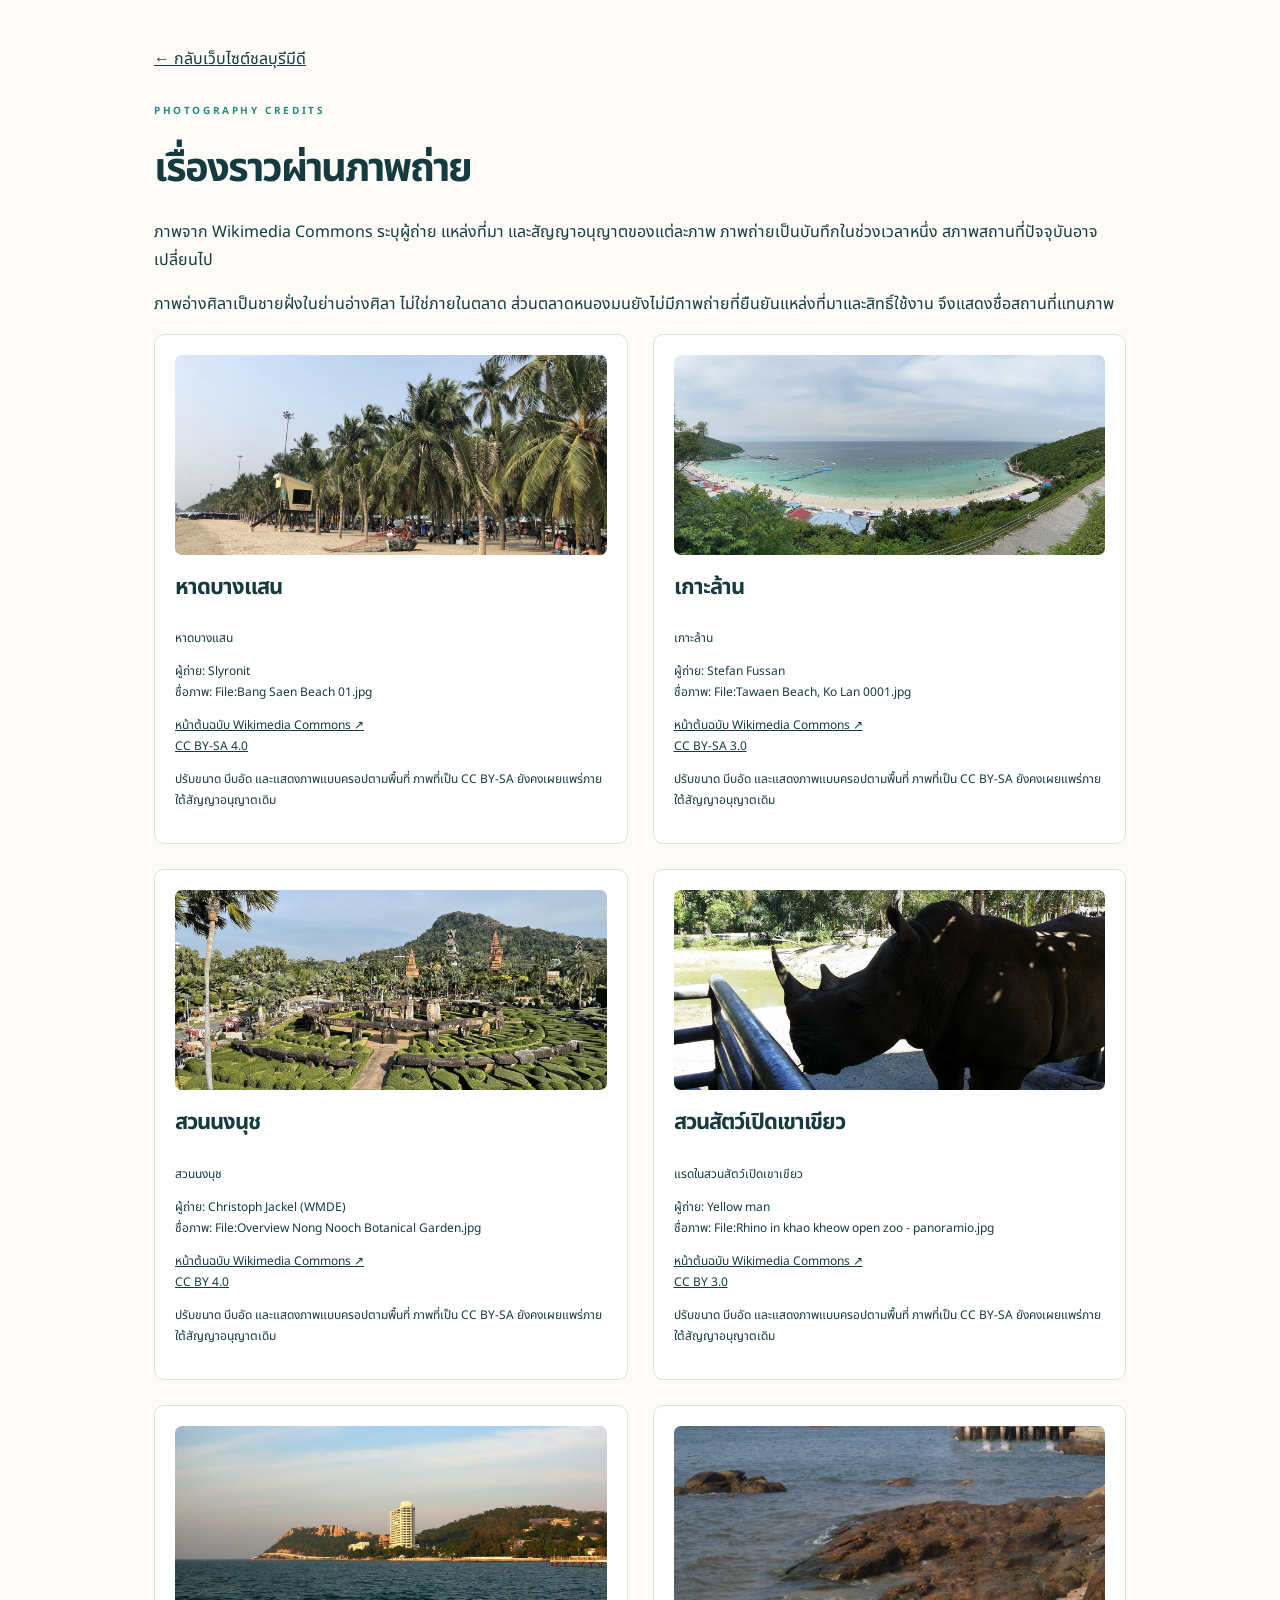
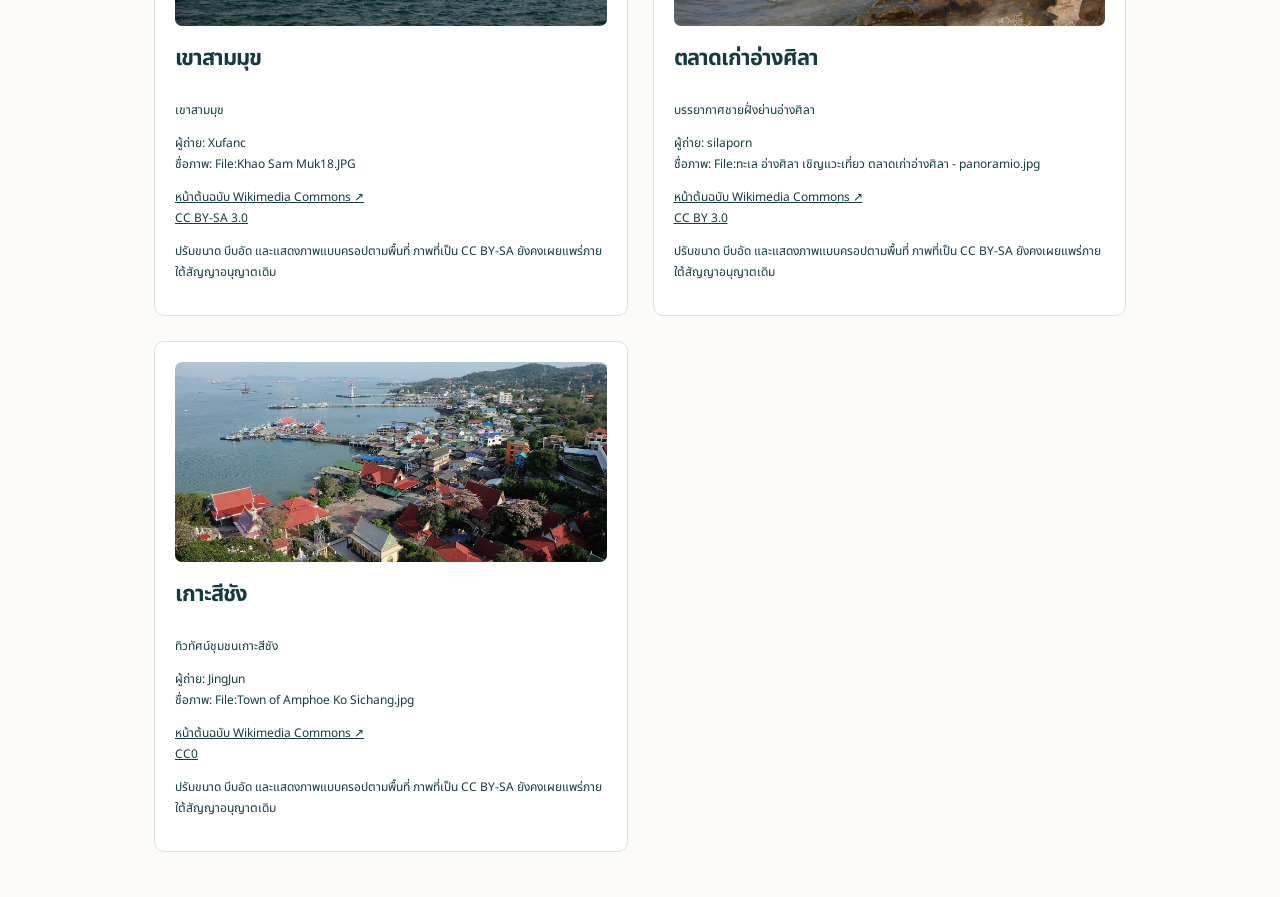
==== credits.html @ 001562fa "Add files via upload" ====
<!doctype html><html lang="th"><head><meta charset="utf-8"><meta name="viewport" content="width=device-width,initial-scale=1"><title>เครดิตภาพ • ชลบุรีมีดี</title><link rel="stylesheet" href="assets/style.css"></head><body><main class="credits"><a href="index.html">← กลับเว็บไซต์ชลบุรีมีดี</a><p class="eyebrow" style="margin-top:30px">PHOTOGRAPHY CREDITS</p><h1 style="font-size:40px">เรื่องราวผ่านภาพถ่าย</h1><p>ภาพจาก Wikimedia Commons ระบุผู้ถ่าย แหล่งที่มา และสัญญาอนุญาตของแต่ละภาพ ภาพถ่ายเป็นบันทึกในช่วงเวลาหนึ่ง สภาพสถานที่ปัจจุบันอาจเปลี่ยนไป</p><p>ภาพอ่างศิลาเป็นชายฝั่งในย่านอ่างศิลา ไม่ใช่ภายในตลาด ส่วนตลาดหนองมนยังไม่มีภาพถ่ายที่ยืนยันแหล่งที่มาและสิทธิ์ใช้งาน จึงแสดงชื่อสถานที่แทนภาพ</p><div class="credit-list"><article class="credit-item"><img src="assets/images/bangsaen.jpg" alt="หาดบางแสน" loading="lazy"><h2>หาดบางแสน</h2><p>หาดบางแสน</p><p>ผู้ถ่าย: Slyronit<br>ชื่อภาพ: File:Bang Saen Beach 01.jpg</p><p><a href="https://commons.wikimedia.org/wiki/File:Bang_Saen_Beach_01.jpg" target="_blank" rel="noopener">หน้าต้นฉบับ Wikimedia Commons ↗</a><br><a href="https://creativecommons.org/licenses/by-sa/4.0" target="_blank" rel="noopener">CC BY-SA 4.0</a></p><p>ปรับขนาด บีบอัด และแสดงภาพแบบครอปตามพื้นที่ ภาพที่เป็น CC BY-SA ยังคงเผยแพร่ภายใต้สัญญาอนุญาตเดิม</p></article><article class="credit-item"><img src="assets/images/kohlarn.jpg" alt="เกาะล้าน" loading="lazy"><h2>เกาะล้าน</h2><p>เกาะล้าน</p><p>ผู้ถ่าย: Stefan Fussan<br>ชื่อภาพ: File:Tawaen Beach, Ko Lan 0001.jpg</p><p><a href="https://commons.wikimedia.org/wiki/File:Tawaen_Beach,_Ko_Lan_0001.jpg" target="_blank" rel="noopener">หน้าต้นฉบับ Wikimedia Commons ↗</a><br><a href="https://creativecommons.org/licenses/by-sa/3.0" target="_blank" rel="noopener">CC BY-SA 3.0</a></p><p>ปรับขนาด บีบอัด และแสดงภาพแบบครอปตามพื้นที่ ภาพที่เป็น CC BY-SA ยังคงเผยแพร่ภายใต้สัญญาอนุญาตเดิม</p></article><article class="credit-item"><img src="assets/images/nongnooch.jpg" alt="สวนนงนุช" loading="lazy"><h2>สวนนงนุช</h2><p>สวนนงนุช</p><p>ผู้ถ่าย: Christoph Jackel (WMDE)<br>ชื่อภาพ: File:Overview Nong Nooch Botanical Garden.jpg</p><p><a href="https://commons.wikimedia.org/wiki/File:Overview_Nong_Nooch_Botanical_Garden.jpg" target="_blank" rel="noopener">หน้าต้นฉบับ Wikimedia Commons ↗</a><br><a href="https://creativecommons.org/licenses/by/4.0" target="_blank" rel="noopener">CC BY 4.0</a></p><p>ปรับขนาด บีบอัด และแสดงภาพแบบครอปตามพื้นที่ ภาพที่เป็น CC BY-SA ยังคงเผยแพร่ภายใต้สัญญาอนุญาตเดิม</p></article><article class="credit-item"><img src="assets/images/khaokheow.jpg" alt="แรดในสวนสัตว์เปิดเขาเขียว" loading="lazy"><h2>สวนสัตว์เปิดเขาเขียว</h2><p>แรดในสวนสัตว์เปิดเขาเขียว</p><p>ผู้ถ่าย: Yellow man<br>ชื่อภาพ: File:Rhino in khao kheow open zoo - panoramio.jpg</p><p><a href="https://commons.wikimedia.org/wiki/File:Rhino_in_khao_kheow_open_zoo_-_panoramio.jpg" target="_blank" rel="noopener">หน้าต้นฉบับ Wikimedia Commons ↗</a><br><a href="https://creativecommons.org/licenses/by/3.0" target="_blank" rel="noopener">CC BY 3.0</a></p><p>ปรับขนาด บีบอัด และแสดงภาพแบบครอปตามพื้นที่ ภาพที่เป็น CC BY-SA ยังคงเผยแพร่ภายใต้สัญญาอนุญาตเดิม</p></article><article class="credit-item"><img src="assets/images/sammuk.jpg" alt="เขาสามมุข" loading="lazy"><h2>เขาสามมุข</h2><p>เขาสามมุข</p><p>ผู้ถ่าย: Xufanc<br>ชื่อภาพ: File:Khao Sam Muk18.JPG</p><p><a href="https://commons.wikimedia.org/wiki/File:Khao_Sam_Muk18.JPG" target="_blank" rel="noopener">หน้าต้นฉบับ Wikimedia Commons ↗</a><br><a href="https://creativecommons.org/licenses/by-sa/3.0" target="_blank" rel="noopener">CC BY-SA 3.0</a></p><p>ปรับขนาด บีบอัด และแสดงภาพแบบครอปตามพื้นที่ ภาพที่เป็น CC BY-SA ยังคงเผยแพร่ภายใต้สัญญาอนุญาตเดิม</p></article><article class="credit-item"><img src="assets/images/ang-sila.jpg" alt="บรรยากาศชายฝั่งย่านอ่างศิลา" loading="lazy"><h2>ตลาดเก่าอ่างศิลา</h2><p>บรรยากาศชายฝั่งย่านอ่างศิลา</p><p>ผู้ถ่าย: silaporn<br>ชื่อภาพ: File:ทะเล อ่างศิลา เชิญแวะเที่ยว ตลาดเก่าอ่างศิลา - panoramio.jpg</p><p><a href="https://commons.wikimedia.org/wiki/File:%E0%B8%97%E0%B8%B0%E0%B9%80%E0%B8%A5_%E0%B8%AD%E0%B9%88%E0%B8%B2%E0%B8%87%E0%B8%A8%E0%B8%B4%E0%B8%A5%E0%B8%B2_%E0%B9%80%E0%B8%8A%E0%B8%B4%E0%B8%8D%E0%B9%81%E0%B8%A7%E0%B8%B0%E0%B9%80%E0%B8%97%E0%B8%B5%E0%B9%88%E0%B8%A2%E0%B8%A7_%E0%B8%95%E0%B8%A5%E0%B8%B2%E0%B8%94%E0%B9%80%E0%B8%81%E0%B9%88%E0%B8%B2%E0%B8%AD%E0%B9%88%E0%B8%B2%E0%B8%87%E0%B8%A8%E0%B8%B4%E0%B8%A5%E0%B8%B2_-_panoramio.jpg" target="_blank" rel="noopener">หน้าต้นฉบับ Wikimedia Commons ↗</a><br><a href="https://creativecommons.org/licenses/by/3.0" target="_blank" rel="noopener">CC BY 3.0</a></p><p>ปรับขนาด บีบอัด และแสดงภาพแบบครอปตามพื้นที่ ภาพที่เป็น CC BY-SA ยังคงเผยแพร่ภายใต้สัญญาอนุญาตเดิม</p></article><article class="credit-item"><img src="assets/images/sichang.jpg" alt="ทิวทัศน์ชุมชนเกาะสีชัง" loading="lazy"><h2>เกาะสีชัง</h2><p>ทิวทัศน์ชุมชนเกาะสีชัง</p><p>ผู้ถ่าย: JingJun<br>ชื่อภาพ: File:Town of Amphoe Ko Sichang.jpg</p><p><a href="https://commons.wikimedia.org/wiki/File:Town_of_Amphoe_Ko_Sichang.jpg" target="_blank" rel="noopener">หน้าต้นฉบับ Wikimedia Commons ↗</a><br><a href="https://creativecommons.org/publicdomain/zero/1.0/deed.en" target="_blank" rel="noopener">CC0</a></p><p>ปรับขนาด บีบอัด และแสดงภาพแบบครอปตามพื้นที่ ภาพที่เป็น CC BY-SA ยังคงเผยแพร่ภายใต้สัญญาอนุญาตเดิม</p></article></div></main></body></html>
---- assets/style.css ----
@import url('https://fonts.googleapis.com/css2?family=Noto+Sans+Thai:wght@400;500;600;700;800&display=swap');
*{box-sizing:border-box}html{scroll-behavior:smooth;scroll-padding-top:100px}body{margin:0;background:#fcfbf7;color:#153b40;font-family:'Noto Sans Thai',Tahoma,sans-serif;line-height:1.75}a{color:inherit}button,input,select,textarea{font:inherit}button,a,input,select,textarea{touch-action:manipulation}button,.button{cursor:pointer}button:focus-visible,a:focus-visible,input:focus-visible,select:focus-visible{outline:3px solid #db9b42;outline-offset:4px}header{height:96px;display:flex;justify-content:space-between;align-items:center;padding:20px 6%;background:#fcfbf7}.brand{text-decoration:none;font-size:26px;font-weight:800;line-height:1.2;letter-spacing:-1px}.brand span{color:#177f79}.brand small{display:block;font-size:8px;letter-spacing:3.2px;margin-top:8px}nav{display:flex;align-items:center;gap:29px;font-size:13px}nav a{text-decoration:none}.nav-cta{border:1px solid #afc2b7;border-radius:30px;padding:10px 18px}.hero{position:relative;min-height:690px;margin:0 22px;overflow:hidden;border-radius:22px;background:#174d59;color:white}.hero-background{position:absolute;inset:0;width:100%;height:100%;object-fit:cover;object-position:center 55%}.hero-shade{position:absolute;inset:0;background:linear-gradient(90deg,#092e43d9 0%,#123e4980 48%,#0e455526 100%),linear-gradient(0deg,#103a4670,transparent 50%)}.hero-copy{position:relative;padding:82px 6% 95px;max-width:780px}.eyebrow{font-size:10px;letter-spacing:2.6px;font-weight:700;color:#268b80;margin:0 0 16px}.hero .eyebrow{color:#e1e4ce}h1{font-size:clamp(44px,5.2vw,76px);line-height:1.25;letter-spacing:-2px;margin:23px 0 24px;font-weight:700}h1 span{color:#f3d59b;display:block}.hero-copy>p:not(.eyebrow){font-size:17px;color:#eef5ed;line-height:1.9}.hero-cta{display:flex;align-items:center;gap:27px;margin-top:30px}.button{display:inline-flex;align-items:center;justify-content:center;gap:24px;background:#ecd5a6;color:#183e41;padding:15px 22px;text-decoration:none;border:0;border-radius:7px;font-weight:600;font-size:14px}.button span{font-size:22px}.text-link{font-size:13px;text-decoration:none;border-bottom:1px solid #d4dccc;padding:5px 0}.hero-note{display:flex;gap:20px;font-size:10px;margin-top:50px;color:#e1e9dc}.hero-note span+span{border-left:1px solid #d3e2dd75;padding-left:20px}.hero-location{position:absolute;right:38px;bottom:46px;text-align:right;display:flex;flex-direction:column;font-size:12px;gap:5px}.hero-location>span{font-size:8px;letter-spacing:2px}.hero-location strong{font-size:18px}.hero-location a{font-size:10px;color:#e0e8da}.hero-index{position:absolute;top:30px;right:35px;display:flex;align-items:center;gap:12px;letter-spacing:2px;font-size:9px}.hero-index i{display:block;width:45px;height:1px;background:white}.intro-strip{padding:29px 6%;display:flex;align-items:center;justify-content:space-between;border-bottom:1px solid #dce1d7;font-size:13px}.intro-strip>span{font-weight:700}.intro-strip p{color:#7d8981;margin:0}.intro-strip a{text-decoration:none;font-size:11px}.section{padding:75px 6%;max-width:1500px;margin:auto}h2{font-size:34px;line-height:1.45;margin:8px 0 25px;letter-spacing:-1px}h2 em{font-style:normal;font-weight:400;color:#68837b}.section-title{display:flex;justify-content:space-between;align-items:end;gap:20px}.section-title>p,.muted{color:#7b8982;font-size:12px}.section-title>p{margin-bottom:29px}.highlight-grid{display:grid;grid-template-columns:1.25fr 1fr 1fr;gap:18px}.feature{position:relative;min-height:345px;display:block;border-radius:12px;overflow:hidden;color:white}.feature img{position:absolute;width:100%;height:100%;object-fit:cover;transition:transform .5s}.feature:after{content:'';position:absolute;inset:0;background:linear-gradient(0deg,#0c313de0,transparent 80%)}.feature:hover img{transform:scale(1.05)}.feature>div{position:absolute;bottom:25px;left:25px;z-index:1}.feature span{font-size:8px;letter-spacing:2px;color:#ede5cc}.feature h3{font-size:23px;margin:11px 0 2px;font-weight:600}.feature p{font-size:11px;margin:0;color:#e2e9dd}.feature>b{position:absolute;bottom:28px;right:20px;z-index:1;border:1px solid #ffffff7a;width:32px;height:32px;text-align:center;border-radius:50%;font-weight:400}.highlights{padding-bottom:35px}#explore{padding-top:45px}.search-row{display:flex;align-items:center;gap:13px;padding:15px;background:white;border:1px solid #e3e6dd;border-radius:12px;margin-top:5px;box-shadow:0 8px 25px #1c4f3d05}.search{display:flex;align-items:center;gap:12px;flex:1;padding:3px 10px;color:#3f7f77;font-size:25px}.search input{width:100%;border:0;outline:0;background:none;font-size:13px;color:#234b4a}.search-row>label:not(.search){font-size:11px;color:#758078;display:flex;align-items:center;gap:10px}select,button{padding:10px 14px;border:1px solid #d9e2d9;border-radius:7px;color:#30594e;background:#fff;font-size:12px}select{max-width:210px}.chips{display:flex;gap:9px;flex-wrap:wrap;margin:23px 0 17px}.chips button{border-radius:30px;padding:9px 18px;background:transparent}.chips button[aria-pressed=true],#saved[aria-pressed=true]{background:#1c635c;color:#fff;border-color:#1c635c}.cards{display:grid;grid-template-columns:repeat(3,1fr);gap:25px}.card{background:white;border:1px solid #e2e7dd;border-radius:12px;overflow:hidden;transition:box-shadow .25s,transform .25s}.card:hover{transform:translateY(-5px);box-shadow:0 16px 35px #144f3b12}.thumb{height:235px;position:relative;background:linear-gradient(140deg,#e2e9e0,#90b6b2);overflow:hidden}.thumb img{width:100%;height:100%;object-fit:cover;transition:transform .6s;display:block}.card:hover .thumb img{transform:scale(1.05)}.thumb small{position:absolute;bottom:8px;left:10px;font-size:8px;background:#102e3bad;color:#fff;padding:2px 7px;border-radius:3px;z-index:2}.card-body{padding:22px 22px 16px}.tag{font-size:10px;color:#358474;background:#edf4ed;padding:5px 9px;border-radius:4px}.card h3{font-size:22px;margin:14px 0 4px;font-weight:600}.card p{font-size:12px;color:#74847c;line-height:1.9}.card-body>p:nth-of-type(2){min-height:46px}.card-actions{display:flex;align-items:center;justify-content:space-between;border-top:1px solid #edf0e8;padding-top:13px;margin-top:19px}.card-actions button{border:0;background:none;padding:2px;color:#29766b;font-weight:600}.card-actions button[data-save]{width:31px;height:31px;border:1px solid #e2e8dc;border-radius:50%;font-size:18px;line-height:1}.card-actions button[aria-pressed=true]{color:#c3674b;background:#fcf2e9}.guide{background:#173f40;color:#f3f1e6;max-width:none;margin-top:40px}.guide .eyebrow{color:#d6c292}.guide h2{font-weight:500}.tips{display:grid;grid-template-columns:repeat(3,1fr);gap:45px;margin-top:32px}.tips article{border-top:1px solid #63837d;padding-top:20px}.tips b{font-size:14px;font-weight:500;color:#e0cb9e}.tips p{font-size:12px;color:#b6cbc0;line-height:2}.about{max-width:850px;text-align:center}.about p{font-size:13px;color:#718078}.about p:last-child{font-size:11px}.about a{color:#2a7c71}footer{display:flex;gap:20px;justify-content:space-between;align-items:center;padding:27px 6%;border-top:1px solid #dce3d9;background:#f1f3eb;color:#617970;font-size:10px}footer strong{font-size:21px;color:#204c49}footer a{text-decoration:none}dialog{border:0;border-radius:17px;padding:35px;max-width:720px;width:93%;max-height:90vh;color:#173e43;background:#fcfbf7}dialog::backdrop{background:#102d34c9;backdrop-filter:blur(5px)}.close{float:right;position:sticky;top:0;z-index:4;border-radius:50%;background:#fff}.detail-map{margin-top:15px}.detail-image{width:100%;max-height:340px;object-fit:cover;border-radius:10px;margin-bottom:20px}.detail-credit{font-size:10px;color:#698177}.empty{grid-column:1/-1;padding:45px;text-align:center;background:#edf1e8;border-radius:10px}.admin{max-width:900px;margin:40px auto;padding:25px}.admin label{display:block;margin:12px 0}.admin input,.admin textarea,.admin select{display:block;width:100%;padding:10px;max-width:none;border:1px solid #b8cbc1;border-radius:6px}.admin textarea{min-height:100px}.admin article{border-bottom:1px solid #ccd7ce;padding:18px 0}.admin fieldset{border:1px solid #cbd7d0;border-radius:10px}#status{white-space:pre-wrap}[hidden]{display:none!important}.credits{max-width:1100px;margin:auto;padding:45px 5%}.credit-list{display:grid;grid-template-columns:repeat(2,1fr);gap:25px}.credit-item{padding:20px;background:white;border:1px solid #dae3d8;border-radius:10px}.credit-item img{width:100%;height:200px;object-fit:cover;border-radius:7px}.credit-item p{font-size:12px}.credit-item h2{font-size:22px}.credits a{overflow-wrap:anywhere}@media(min-width:1600px){.hero{max-width:1500px;margin:auto}}@media(max-width:1000px){header{padding:18px 4%}nav{gap:18px;font-size:11px}.nav-cta{display:none}.hero{min-height:620px}.hero-copy{padding:70px 6%}.hero-location{right:25px;bottom:30px}.highlight-grid{gap:12px}.feature h3{font-size:19px}.cards{grid-template-columns:repeat(2,1fr)}.search-row{flex-wrap:wrap}.search{flex-basis:100%}.intro-strip{gap:20px}.intro-strip p{font-size:11px}.section{padding-left:5%;padding-right:5%}}@media(max-width:600px){header{height:80px;padding:15px 5%}.brand{font-size:23px}nav{gap:13px;font-size:10px}nav a[href='#about']{display:none}.hero{margin:0 10px;border-radius:13px;min-height:655px}.hero-copy{padding:65px 7% 150px}.hero-background{object-position:60% center}.hero-shade{background:linear-gradient(90deg,#092e43d9,#123e496b),linear-gradient(0deg,#103a4680,transparent)}h1{font-size:51px}.hero-copy>p:not(.eyebrow){font-size:14px}.hero-cta{gap:20px;align-items:start;flex-direction:column}.hero-note{margin-top:30px;font-size:8px;gap:10px}.hero-note span+span{padding-left:10px}.hero-location{left:7%;right:auto;bottom:24px;text-align:left}.hero-location strong{font-size:15px}.hero-index{font-size:7px;right:23px;top:24px}.intro-strip{padding:23px 6%;flex-wrap:wrap;gap:4px}.intro-strip p{flex-basis:100%;order:3;font-size:10px}.section{padding:42px 6%}.section-title{display:block}.section-title>p{margin:0 0 20px}h2{font-size:27px}.highlight-grid{grid-template-columns:1fr 1fr}.feature{min-height:235px}.feature-large{grid-column:1/-1;min-height:290px}.feature>div{left:17px;bottom:17px}.feature h3{font-size:17px}.feature p{font-size:9px}.feature>b{display:none}.feature span{font-size:6px}.cards,.tips,.credit-list{grid-template-columns:1fr}.search-row{padding:10px;gap:10px}.search-row>label:not(.search){flex:1}select{max-width:145px}.chips{gap:7px}.chips button{padding:8px 12px;font-size:10px}.thumb{height:240px}.card-body>p:nth-of-type(2){min-height:0}.guide{margin-top:15px}.tips{gap:17px}footer{flex-wrap:wrap;gap:12px}footer strong{flex-basis:100%}dialog{padding:23px}.detail-image{max-height:250px}h2 em{display:block}.hero .eyebrow{font-size:8px}.about p{font-size:12px}}@media(prefers-reduced-motion:reduce){html{scroll-behavior:auto}*{transition:none!important}}

.photo-placeholder{height:100%;padding:35px 24px;display:flex;flex-direction:column;justify-content:center;background:linear-gradient(130deg,#d7e7de,#ede1c5);color:#315f55}.photo-placeholder span{font-size:9px;letter-spacing:3px}.photo-placeholder strong{font-size:25px;margin-top:14px}.photo-placeholder small{position:static;background:none;color:#567d6e;padding:0;margin-top:15px}.detail-credit+span{display:inline-block;margin-top:12px}#detail .thumb{height:300px;border-radius:9px;margin:15px 0}.detail-credit{font-size:10px}#detail h3{font-size:16px}#detail p{font-size:13px}#detail .detail-credit{font-size:10px}

.search-examples{display:flex;align-items:center;gap:8px;flex-wrap:wrap;margin:14px 0}.search-examples>span{font-size:11px;color:#7b8982}.search-examples button{border:0;background:#eef3e9;border-radius:20px;font-size:11px;padding:6px 12px}.search-examples #clear-filters{margin-left:auto;background:transparent;text-decoration:underline;color:#3a7b70}.detail-keywords{border:1px solid #dce5da;border-radius:7px;padding:12px;color:#438071;font-size:11px!important}.photo-placeholder{min-height:235px}
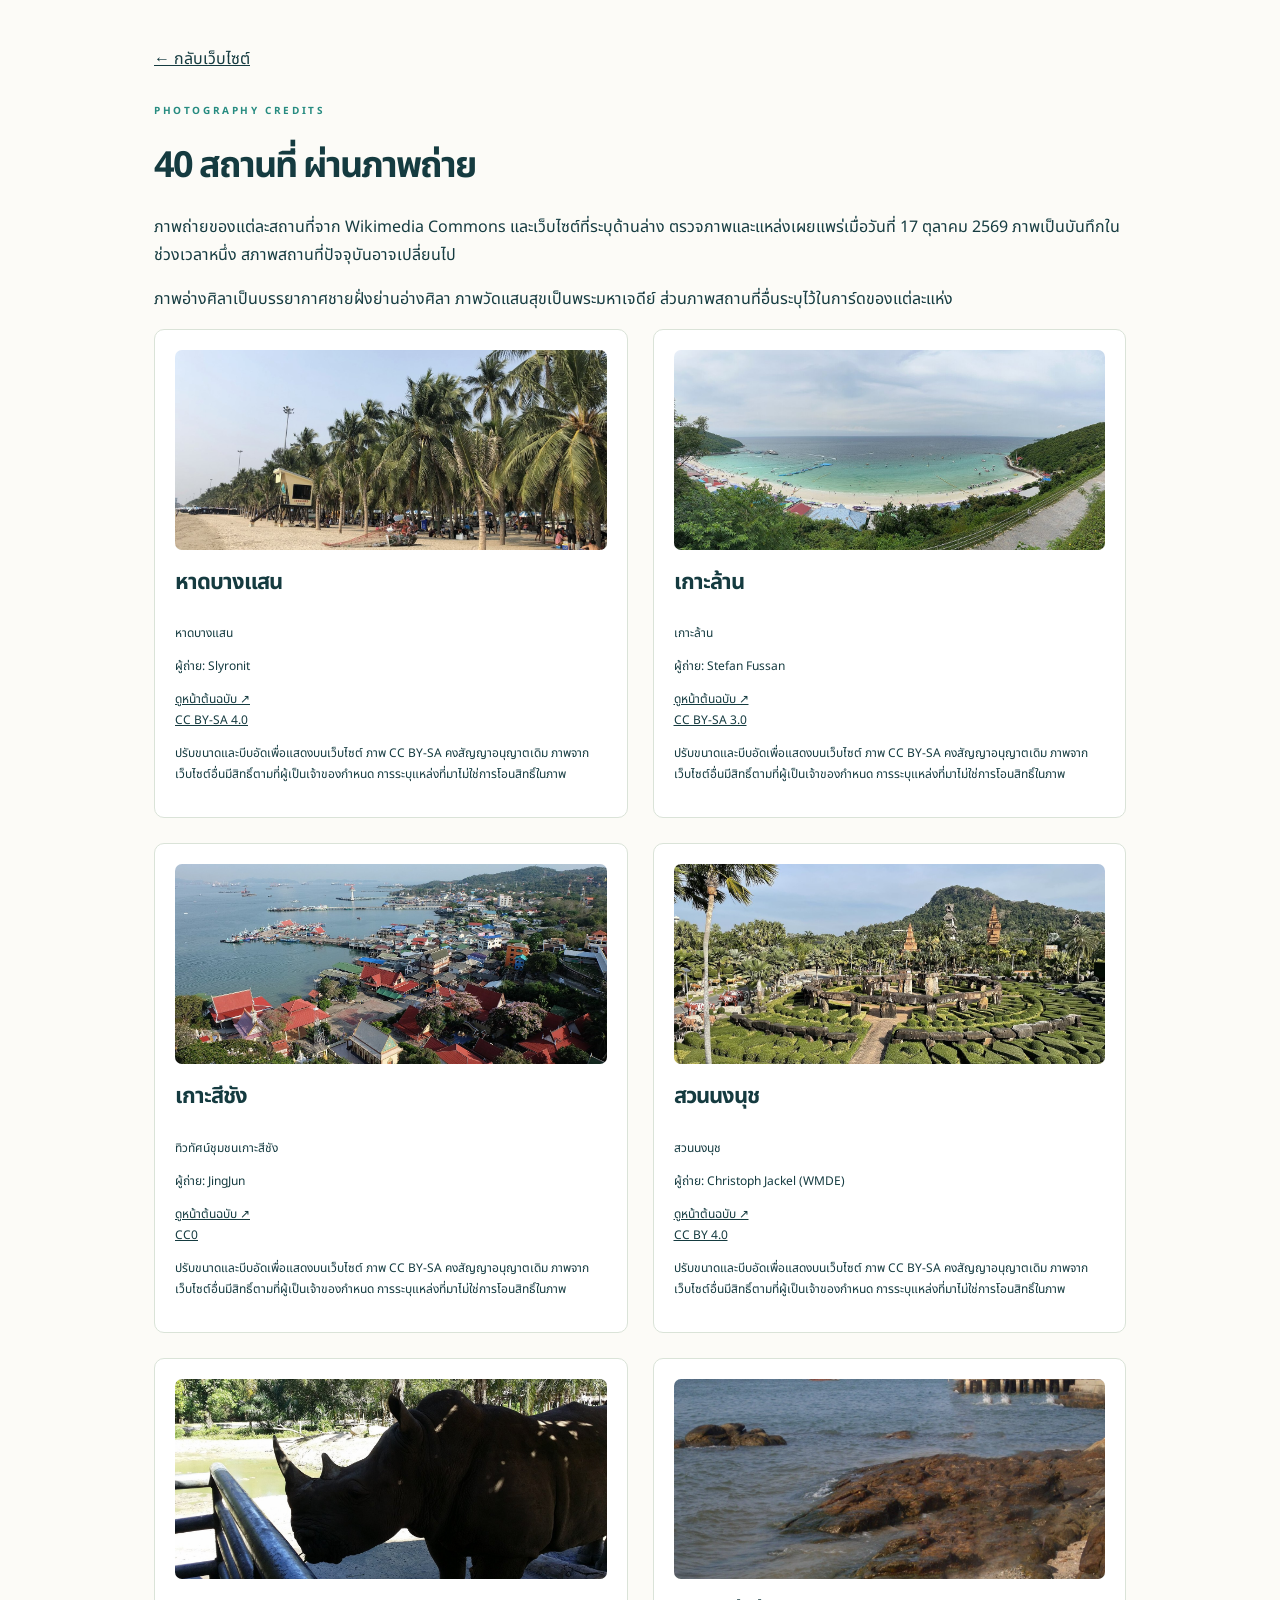
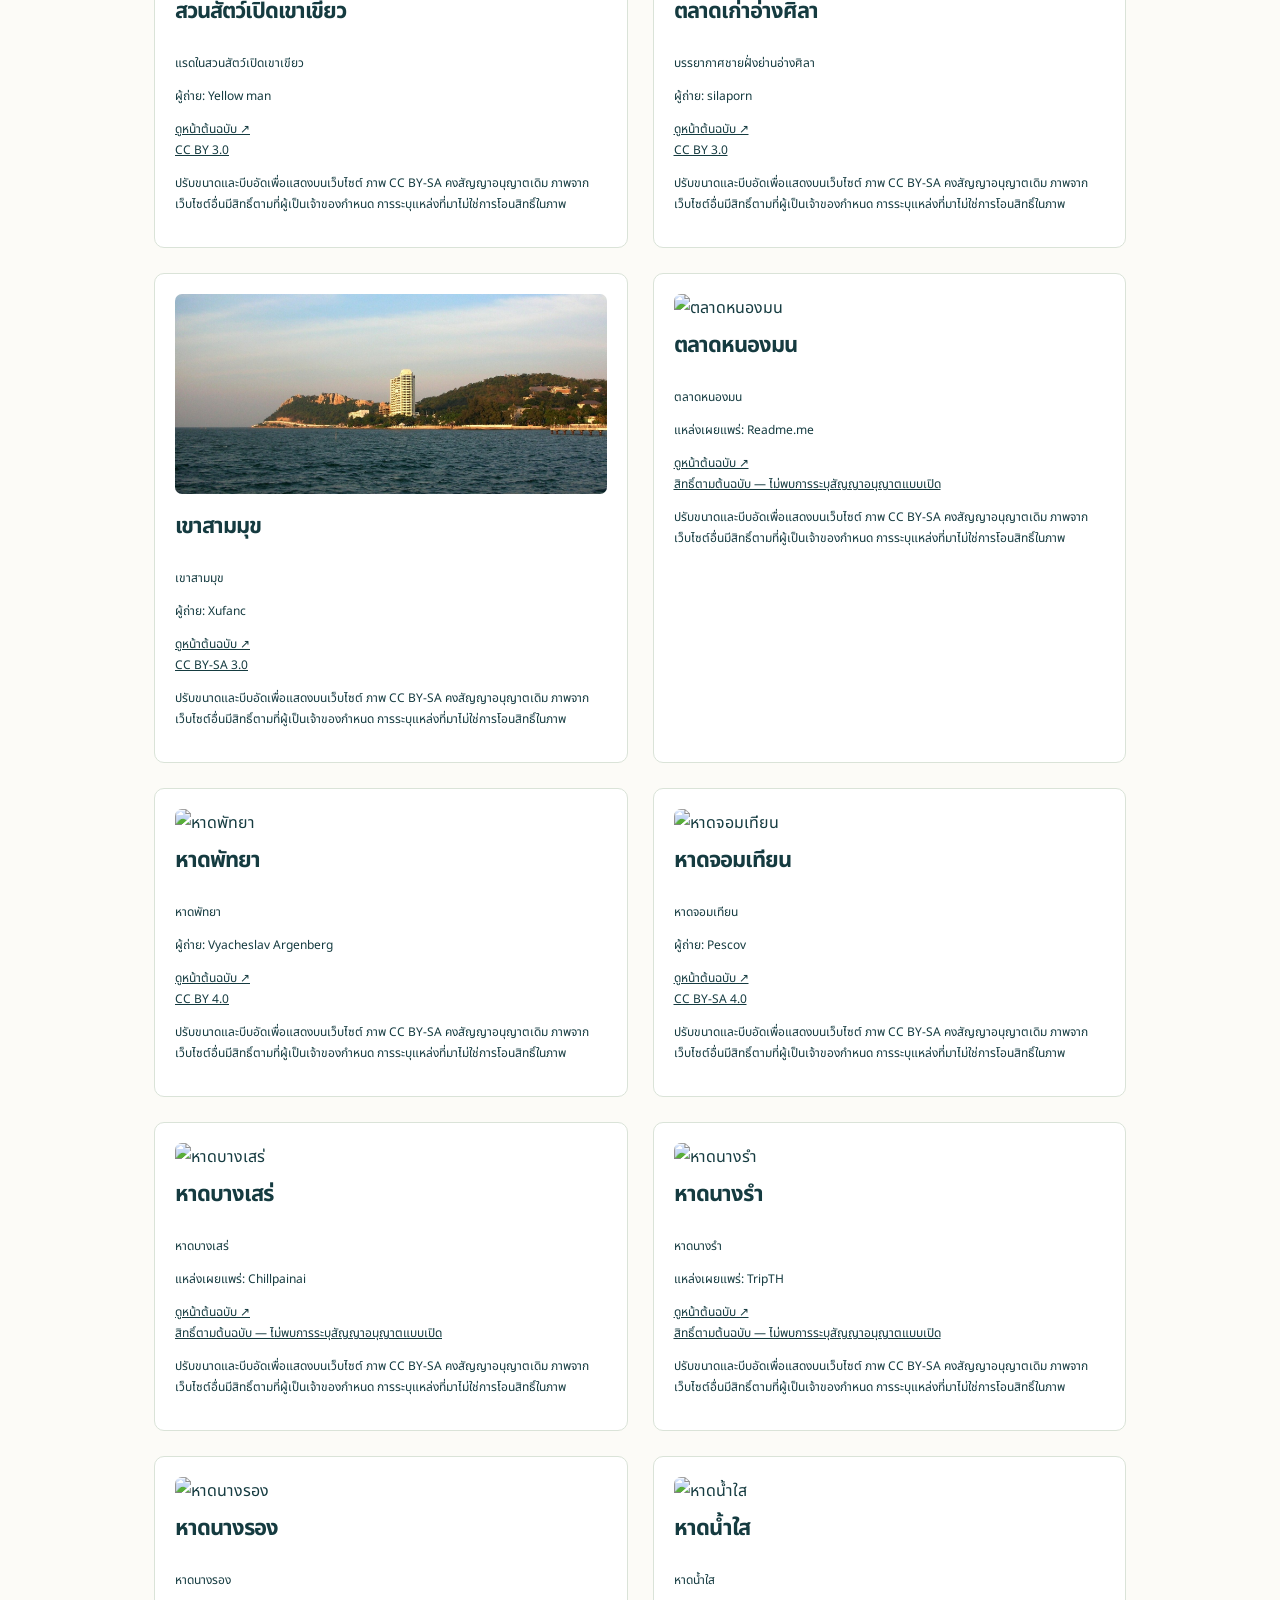
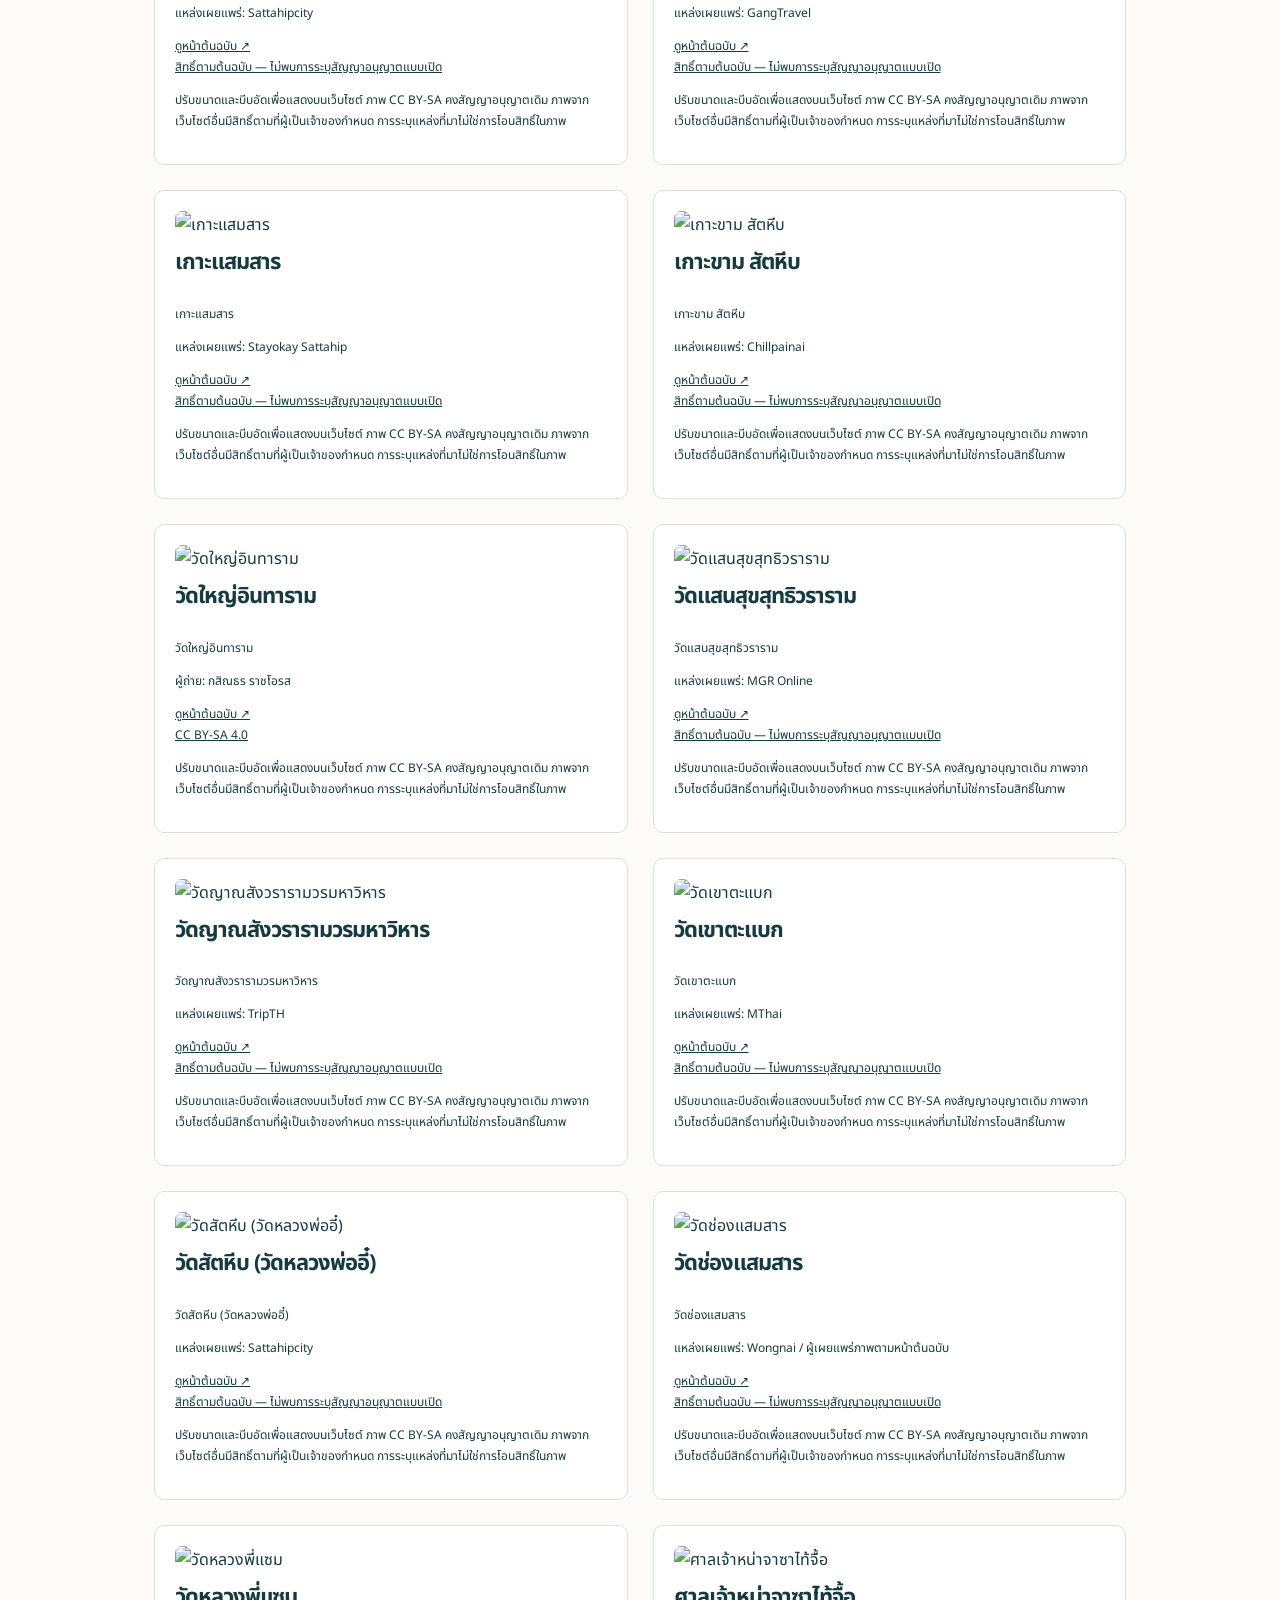
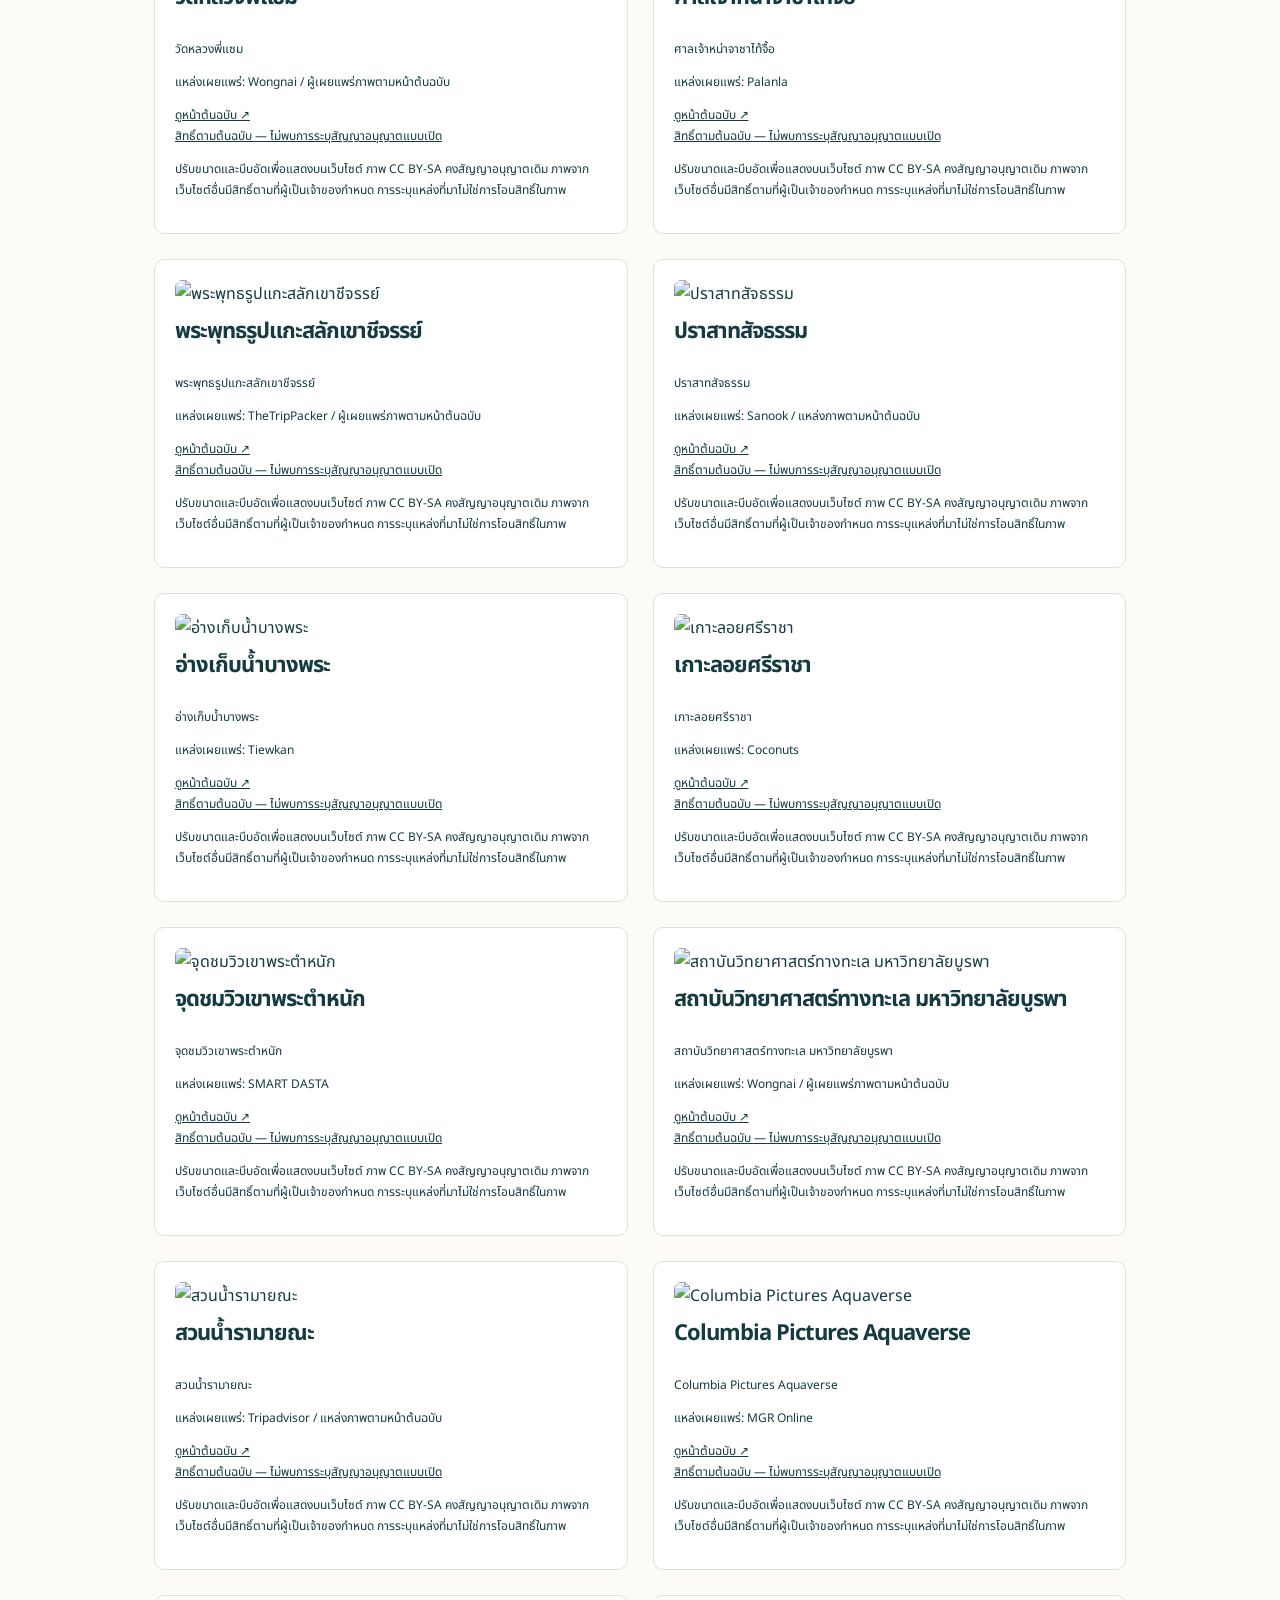
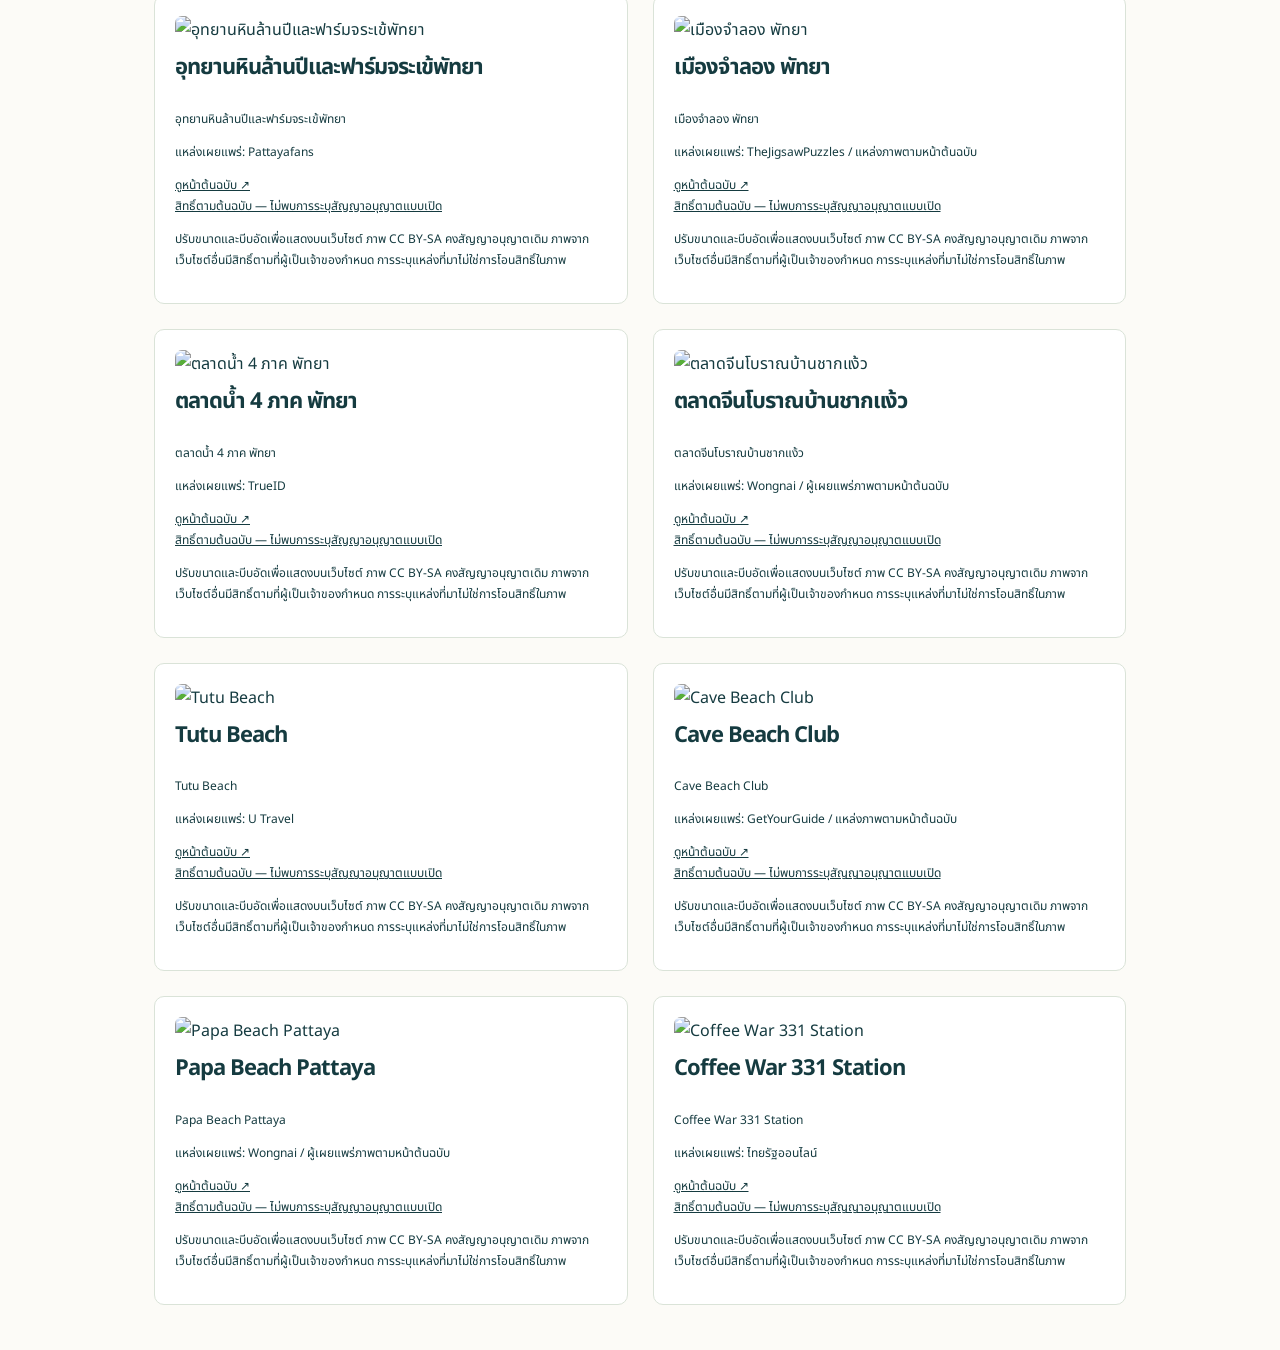
==== commit 86aae2d1: "Add files via upload" ====
--- a/credits.html
+++ b/credits.html
@@ -1 +1 @@
-<!doctype html><html lang="th"><head><meta charset="utf-8"><meta name="viewport" content="width=device-width,initial-scale=1"><title>เครดิตภาพ • ชลบุรีมีดี</title><link rel="stylesheet" href="assets/style.css"></head><body><main class="credits"><a href="index.html">← กลับเว็บไซต์ชลบุรีมีดี</a><p class="eyebrow" style="margin-top:30px">PHOTOGRAPHY CREDITS</p><h1 style="font-size:40px">เรื่องราวผ่านภาพถ่าย</h1><p>ภาพจาก Wikimedia Commons ระบุผู้ถ่าย แหล่งที่มา และสัญญาอนุญาตของแต่ละภาพ ภาพถ่ายเป็นบันทึกในช่วงเวลาหนึ่ง สภาพสถานที่ปัจจุบันอาจเปลี่ยนไป</p><p>ภาพอ่างศิลาเป็นชายฝั่งในย่านอ่างศิลา ไม่ใช่ภายในตลาด ส่วนตลาดหนองมนยังไม่มีภาพถ่ายที่ยืนยันแหล่งที่มาและสิทธิ์ใช้งาน จึงแสดงชื่อสถานที่แทนภาพ</p><div class="credit-list"><article class="credit-item"><img src="assets/images/bangsaen.jpg" alt="หาดบางแสน" loading="lazy"><h2>หาดบางแสน</h2><p>หาดบางแสน</p><p>ผู้ถ่าย: Slyronit<br>ชื่อภาพ: File:Bang Saen Beach 01.jpg</p><p><a href="https://commons.wikimedia.org/wiki/File:Bang_Saen_Beach_01.jpg" target="_blank" rel="noopener">หน้าต้นฉบับ Wikimedia Commons ↗</a><br><a href="https://creativecommons.org/licenses/by-sa/4.0" target="_blank" rel="noopener">CC BY-SA 4.0</a></p><p>ปรับขนาด บีบอัด และแสดงภาพแบบครอปตามพื้นที่ ภาพที่เป็น CC BY-SA ยังคงเผยแพร่ภายใต้สัญญาอนุญาตเดิม</p></article><article class="credit-item"><img src="assets/images/kohlarn.jpg" alt="เกาะล้าน" loading="lazy"><h2>เกาะล้าน</h2><p>เกาะล้าน</p><p>ผู้ถ่าย: Stefan Fussan<br>ชื่อภาพ: File:Tawaen Beach, Ko Lan 0001.jpg</p><p><a href="https://commons.wikimedia.org/wiki/File:Tawaen_Beach,_Ko_Lan_0001.jpg" target="_blank" rel="noopener">หน้าต้นฉบับ Wikimedia Commons ↗</a><br><a href="https://creativecommons.org/licenses/by-sa/3.0" target="_blank" rel="noopener">CC BY-SA 3.0</a></p><p>ปรับขนาด บีบอัด และแสดงภาพแบบครอปตามพื้นที่ ภาพที่เป็น CC BY-SA ยังคงเผยแพร่ภายใต้สัญญาอนุญาตเดิม</p></article><article class="credit-item"><img src="assets/images/nongnooch.jpg" alt="สวนนงนุช" loading="lazy"><h2>สวนนงนุช</h2><p>สวนนงนุช</p><p>ผู้ถ่าย: Christoph Jackel (WMDE)<br>ชื่อภาพ: File:Overview Nong Nooch Botanical Garden.jpg</p><p><a href="https://commons.wikimedia.org/wiki/File:Overview_Nong_Nooch_Botanical_Garden.jpg" target="_blank" rel="noopener">หน้าต้นฉบับ Wikimedia Commons ↗</a><br><a href="https://creativecommons.org/licenses/by/4.0" target="_blank" rel="noopener">CC BY 4.0</a></p><p>ปรับขนาด บีบอัด และแสดงภาพแบบครอปตามพื้นที่ ภาพที่เป็น CC BY-SA ยังคงเผยแพร่ภายใต้สัญญาอนุญาตเดิม</p></article><article class="credit-item"><img src="assets/images/khaokheow.jpg" alt="แรดในสวนสัตว์เปิดเขาเขียว" loading="lazy"><h2>สวนสัตว์เปิดเขาเขียว</h2><p>แรดในสวนสัตว์เปิดเขาเขียว</p><p>ผู้ถ่าย: Yellow man<br>ชื่อภาพ: File:Rhino in khao kheow open zoo - panoramio.jpg</p><p><a href="https://commons.wikimedia.org/wiki/File:Rhino_in_khao_kheow_open_zoo_-_panoramio.jpg" target="_blank" rel="noopener">หน้าต้นฉบับ Wikimedia Commons ↗</a><br><a href="https://creativecommons.org/licenses/by/3.0" target="_blank" rel="noopener">CC BY 3.0</a></p><p>ปรับขนาด บีบอัด และแสดงภาพแบบครอปตามพื้นที่ ภาพที่เป็น CC BY-SA ยังคงเผยแพร่ภายใต้สัญญาอนุญาตเดิม</p></article><article class="credit-item"><img src="assets/images/sammuk.jpg" alt="เขาสามมุข" loading="lazy"><h2>เขาสามมุข</h2><p>เขาสามมุข</p><p>ผู้ถ่าย: Xufanc<br>ชื่อภาพ: File:Khao Sam Muk18.JPG</p><p><a href="https://commons.wikimedia.org/wiki/File:Khao_Sam_Muk18.JPG" target="_blank" rel="noopener">หน้าต้นฉบับ Wikimedia Commons ↗</a><br><a href="https://creativecommons.org/licenses/by-sa/3.0" target="_blank" rel="noopener">CC BY-SA 3.0</a></p><p>ปรับขนาด บีบอัด และแสดงภาพแบบครอปตามพื้นที่ ภาพที่เป็น CC BY-SA ยังคงเผยแพร่ภายใต้สัญญาอนุญาตเดิม</p></article><article class="credit-item"><img src="assets/images/ang-sila.jpg" alt="บรรยากาศชายฝั่งย่านอ่างศิลา" loading="lazy"><h2>ตลาดเก่าอ่างศิลา</h2><p>บรรยากาศชายฝั่งย่านอ่างศิลา</p><p>ผู้ถ่าย: silaporn<br>ชื่อภาพ: File:ทะเล อ่างศิลา เชิญแวะเที่ยว ตลาดเก่าอ่างศิลา - panoramio.jpg</p><p><a href="https://commons.wikimedia.org/wiki/File:%E0%B8%97%E0%B8%B0%E0%B9%80%E0%B8%A5_%E0%B8%AD%E0%B9%88%E0%B8%B2%E0%B8%87%E0%B8%A8%E0%B8%B4%E0%B8%A5%E0%B8%B2_%E0%B9%80%E0%B8%8A%E0%B8%B4%E0%B8%8D%E0%B9%81%E0%B8%A7%E0%B8%B0%E0%B9%80%E0%B8%97%E0%B8%B5%E0%B9%88%E0%B8%A2%E0%B8%A7_%E0%B8%95%E0%B8%A5%E0%B8%B2%E0%B8%94%E0%B9%80%E0%B8%81%E0%B9%88%E0%B8%B2%E0%B8%AD%E0%B9%88%E0%B8%B2%E0%B8%87%E0%B8%A8%E0%B8%B4%E0%B8%A5%E0%B8%B2_-_panoramio.jpg" target="_blank" rel="noopener">หน้าต้นฉบับ Wikimedia Commons ↗</a><br><a href="https://creativecommons.org/licenses/by/3.0" target="_blank" rel="noopener">CC BY 3.0</a></p><p>ปรับขนาด บีบอัด และแสดงภาพแบบครอปตามพื้นที่ ภาพที่เป็น CC BY-SA ยังคงเผยแพร่ภายใต้สัญญาอนุญาตเดิม</p></article><article class="credit-item"><img src="assets/images/sichang.jpg" alt="ทิวทัศน์ชุมชนเกาะสีชัง" loading="lazy"><h2>เกาะสีชัง</h2><p>ทิวทัศน์ชุมชนเกาะสีชัง</p><p>ผู้ถ่าย: JingJun<br>ชื่อภาพ: File:Town of Amphoe Ko Sichang.jpg</p><p><a href="https://commons.wikimedia.org/wiki/File:Town_of_Amphoe_Ko_Sichang.jpg" target="_blank" rel="noopener">หน้าต้นฉบับ Wikimedia Commons ↗</a><br><a href="https://creativecommons.org/publicdomain/zero/1.0/deed.en" target="_blank" rel="noopener">CC0</a></p><p>ปรับขนาด บีบอัด และแสดงภาพแบบครอปตามพื้นที่ ภาพที่เป็น CC BY-SA ยังคงเผยแพร่ภายใต้สัญญาอนุญาตเดิม</p></article></div></main></body></html>+<!doctype html><html lang="th"><head><meta charset="utf-8"><meta name="viewport" content="width=device-width,initial-scale=1"><title>เครดิตภาพ 40 สถานที่ • ชลบุรีมีดี</title><link rel="stylesheet" href="assets/style.css?v=40photos"></head><body><main class="credits"><a href="index.html">← กลับเว็บไซต์</a><p class="eyebrow" style="margin-top:30px">PHOTOGRAPHY CREDITS</p><h1 style="font-size:36px">40 สถานที่ ผ่านภาพถ่าย</h1><p>ภาพถ่ายของแต่ละสถานที่จาก Wikimedia Commons และเว็บไซต์ที่ระบุด้านล่าง ตรวจภาพและแหล่งเผยแพร่เมื่อวันที่ 17 ตุลาคม 2569 ภาพเป็นบันทึกในช่วงเวลาหนึ่ง สภาพสถานที่ปัจจุบันอาจเปลี่ยนไป</p><p>ภาพอ่างศิลาเป็นบรรยากาศชายฝั่งย่านอ่างศิลา ภาพวัดแสนสุขเป็นพระมหาเจดีย์ ส่วนภาพสถานที่อื่นระบุไว้ในการ์ดของแต่ละแห่ง</p><div class="credit-list"><article class="credit-item"><img src="assets/images/bangsaen.jpg" alt="หาดบางแสน" loading="lazy"><h2>หาดบางแสน</h2><p>หาดบางแสน</p><p>ผู้ถ่าย: Slyronit</p><p><a href="https://commons.wikimedia.org/wiki/File:Bang_Saen_Beach_01.jpg" target="_blank" rel="noopener">ดูหน้าต้นฉบับ ↗</a><br><a href="https://creativecommons.org/licenses/by-sa/4.0" target="_blank" rel="noopener">CC BY-SA 4.0</a></p><p>ปรับขนาดและบีบอัดเพื่อแสดงบนเว็บไซต์ ภาพ CC BY-SA คงสัญญาอนุญาตเดิม ภาพจากเว็บไซต์อื่นมีสิทธิ์ตามที่ผู้เป็นเจ้าของกำหนด การระบุแหล่งที่มาไม่ใช่การโอนสิทธิ์ในภาพ</p></article><article class="credit-item"><img src="assets/images/kohlarn.jpg" alt="เกาะล้าน" loading="lazy"><h2>เกาะล้าน</h2><p>เกาะล้าน</p><p>ผู้ถ่าย: Stefan Fussan</p><p><a href="https://commons.wikimedia.org/wiki/File:Tawaen_Beach,_Ko_Lan_0001.jpg" target="_blank" rel="noopener">ดูหน้าต้นฉบับ ↗</a><br><a href="https://creativecommons.org/licenses/by-sa/3.0" target="_blank" rel="noopener">CC BY-SA 3.0</a></p><p>ปรับขนาดและบีบอัดเพื่อแสดงบนเว็บไซต์ ภาพ CC BY-SA คงสัญญาอนุญาตเดิม ภาพจากเว็บไซต์อื่นมีสิทธิ์ตามที่ผู้เป็นเจ้าของกำหนด การระบุแหล่งที่มาไม่ใช่การโอนสิทธิ์ในภาพ</p></article><article class="credit-item"><img src="assets/images/sichang.jpg" alt="ทิวทัศน์ชุมชนเกาะสีชัง" loading="lazy"><h2>เกาะสีชัง</h2><p>ทิวทัศน์ชุมชนเกาะสีชัง</p><p>ผู้ถ่าย: JingJun</p><p><a href="https://commons.wikimedia.org/wiki/File:Town_of_Amphoe_Ko_Sichang.jpg" target="_blank" rel="noopener">ดูหน้าต้นฉบับ ↗</a><br><a href="https://creativecommons.org/publicdomain/zero/1.0/deed.en" target="_blank" rel="noopener">CC0</a></p><p>ปรับขนาดและบีบอัดเพื่อแสดงบนเว็บไซต์ ภาพ CC BY-SA คงสัญญาอนุญาตเดิม ภาพจากเว็บไซต์อื่นมีสิทธิ์ตามที่ผู้เป็นเจ้าของกำหนด การระบุแหล่งที่มาไม่ใช่การโอนสิทธิ์ในภาพ</p></article><article class="credit-item"><img src="assets/images/nongnooch.jpg" alt="สวนนงนุช" loading="lazy"><h2>สวนนงนุช</h2><p>สวนนงนุช</p><p>ผู้ถ่าย: Christoph Jackel (WMDE)</p><p><a href="https://commons.wikimedia.org/wiki/File:Overview_Nong_Nooch_Botanical_Garden.jpg" target="_blank" rel="noopener">ดูหน้าต้นฉบับ ↗</a><br><a href="https://creativecommons.org/licenses/by/4.0" target="_blank" rel="noopener">CC BY 4.0</a></p><p>ปรับขนาดและบีบอัดเพื่อแสดงบนเว็บไซต์ ภาพ CC BY-SA คงสัญญาอนุญาตเดิม ภาพจากเว็บไซต์อื่นมีสิทธิ์ตามที่ผู้เป็นเจ้าของกำหนด การระบุแหล่งที่มาไม่ใช่การโอนสิทธิ์ในภาพ</p></article><article class="credit-item"><img src="assets/images/khaokheow.jpg" alt="แรดในสวนสัตว์เปิดเขาเขียว" loading="lazy"><h2>สวนสัตว์เปิดเขาเขียว</h2><p>แรดในสวนสัตว์เปิดเขาเขียว</p><p>ผู้ถ่าย: Yellow man</p><p><a href="https://commons.wikimedia.org/wiki/File:Rhino_in_khao_kheow_open_zoo_-_panoramio.jpg" target="_blank" rel="noopener">ดูหน้าต้นฉบับ ↗</a><br><a href="https://creativecommons.org/licenses/by/3.0" target="_blank" rel="noopener">CC BY 3.0</a></p><p>ปรับขนาดและบีบอัดเพื่อแสดงบนเว็บไซต์ ภาพ CC BY-SA คงสัญญาอนุญาตเดิม ภาพจากเว็บไซต์อื่นมีสิทธิ์ตามที่ผู้เป็นเจ้าของกำหนด การระบุแหล่งที่มาไม่ใช่การโอนสิทธิ์ในภาพ</p></article><article class="credit-item"><img src="assets/images/ang-sila.jpg" alt="บรรยากาศชายฝั่งย่านอ่างศิลา" loading="lazy"><h2>ตลาดเก่าอ่างศิลา</h2><p>บรรยากาศชายฝั่งย่านอ่างศิลา</p><p>ผู้ถ่าย: silaporn</p><p><a href="https://commons.wikimedia.org/wiki/File:%E0%B8%97%E0%B8%B0%E0%B9%80%E0%B8%A5_%E0%B8%AD%E0%B9%88%E0%B8%B2%E0%B8%87%E0%B8%A8%E0%B8%B4%E0%B8%A5%E0%B8%B2_%E0%B9%80%E0%B8%8A%E0%B8%B4%E0%B8%8D%E0%B9%81%E0%B8%A7%E0%B8%B0%E0%B9%80%E0%B8%97%E0%B8%B5%E0%B9%88%E0%B8%A2%E0%B8%A7_%E0%B8%95%E0%B8%A5%E0%B8%B2%E0%B8%94%E0%B9%80%E0%B8%81%E0%B9%88%E0%B8%B2%E0%B8%AD%E0%B9%88%E0%B8%B2%E0%B8%87%E0%B8%A8%E0%B8%B4%E0%B8%A5%E0%B8%B2_-_panoramio.jpg" target="_blank" rel="noopener">ดูหน้าต้นฉบับ ↗</a><br><a href="https://creativecommons.org/licenses/by/3.0" target="_blank" rel="noopener">CC BY 3.0</a></p><p>ปรับขนาดและบีบอัดเพื่อแสดงบนเว็บไซต์ ภาพ CC BY-SA คงสัญญาอนุญาตเดิม ภาพจากเว็บไซต์อื่นมีสิทธิ์ตามที่ผู้เป็นเจ้าของกำหนด การระบุแหล่งที่มาไม่ใช่การโอนสิทธิ์ในภาพ</p></article><article class="credit-item"><img src="assets/images/sammuk.jpg" alt="เขาสามมุข" loading="lazy"><h2>เขาสามมุข</h2><p>เขาสามมุข</p><p>ผู้ถ่าย: Xufanc</p><p><a href="https://commons.wikimedia.org/wiki/File:Khao_Sam_Muk18.JPG" target="_blank" rel="noopener">ดูหน้าต้นฉบับ ↗</a><br><a href="https://creativecommons.org/licenses/by-sa/3.0" target="_blank" rel="noopener">CC BY-SA 3.0</a></p><p>ปรับขนาดและบีบอัดเพื่อแสดงบนเว็บไซต์ ภาพ CC BY-SA คงสัญญาอนุญาตเดิม ภาพจากเว็บไซต์อื่นมีสิทธิ์ตามที่ผู้เป็นเจ้าของกำหนด การระบุแหล่งที่มาไม่ใช่การโอนสิทธิ์ในภาพ</p></article><article class="credit-item"><img src="assets/images/nongmon.jpg" alt="ตลาดหนองมน" loading="lazy"><h2>ตลาดหนองมน</h2><p>ตลาดหนองมน</p><p>แหล่งเผยแพร่: Readme.me</p><p><a href="https://th.readme.me/p/27896" target="_blank" rel="noopener">ดูหน้าต้นฉบับ ↗</a><br><a href="https://th.readme.me/p/27896" target="_blank" rel="noopener">สิทธิ์ตามต้นฉบับ — ไม่พบการระบุสัญญาอนุญาตแบบเปิด</a></p><p>ปรับขนาดและบีบอัดเพื่อแสดงบนเว็บไซต์ ภาพ CC BY-SA คงสัญญาอนุญาตเดิม ภาพจากเว็บไซต์อื่นมีสิทธิ์ตามที่ผู้เป็นเจ้าของกำหนด การระบุแหล่งที่มาไม่ใช่การโอนสิทธิ์ในภาพ</p></article><article class="credit-item"><img src="assets/images/pattaya-beach.jpg" alt="หาดพัทยา" loading="lazy"><h2>หาดพัทยา</h2><p>หาดพัทยา</p><p>ผู้ถ่าย: Vyacheslav Argenberg</p><p><a href="https://commons.wikimedia.org/wiki/File:Pattaya_Beach,_Trees,_Thailand.jpg" target="_blank" rel="noopener">ดูหน้าต้นฉบับ ↗</a><br><a href="https://creativecommons.org/licenses/by/4.0" target="_blank" rel="noopener">CC BY 4.0</a></p><p>ปรับขนาดและบีบอัดเพื่อแสดงบนเว็บไซต์ ภาพ CC BY-SA คงสัญญาอนุญาตเดิม ภาพจากเว็บไซต์อื่นมีสิทธิ์ตามที่ผู้เป็นเจ้าของกำหนด การระบุแหล่งที่มาไม่ใช่การโอนสิทธิ์ในภาพ</p></article><article class="credit-item"><img src="assets/images/jomtien.jpg" alt="หาดจอมเทียน" loading="lazy"><h2>หาดจอมเทียน</h2><p>หาดจอมเทียน</p><p>ผู้ถ่าย: Pescov</p><p><a href="https://commons.wikimedia.org/wiki/File:Jomtien_Beach_1.jpg" target="_blank" rel="noopener">ดูหน้าต้นฉบับ ↗</a><br><a href="https://creativecommons.org/licenses/by-sa/4.0" target="_blank" rel="noopener">CC BY-SA 4.0</a></p><p>ปรับขนาดและบีบอัดเพื่อแสดงบนเว็บไซต์ ภาพ CC BY-SA คงสัญญาอนุญาตเดิม ภาพจากเว็บไซต์อื่นมีสิทธิ์ตามที่ผู้เป็นเจ้าของกำหนด การระบุแหล่งที่มาไม่ใช่การโอนสิทธิ์ในภาพ</p></article><article class="credit-item"><img src="assets/images/bangsaray.jpg" alt="หาดบางเสร่" loading="lazy"><h2>หาดบางเสร่</h2><p>หาดบางเสร่</p><p>แหล่งเผยแพร่: Chillpainai</p><p><a href="https://chillpainai.com/travels/562" target="_blank" rel="noopener">ดูหน้าต้นฉบับ ↗</a><br><a href="https://chillpainai.com/travels/562" target="_blank" rel="noopener">สิทธิ์ตามต้นฉบับ — ไม่พบการระบุสัญญาอนุญาตแบบเปิด</a></p><p>ปรับขนาดและบีบอัดเพื่อแสดงบนเว็บไซต์ ภาพ CC BY-SA คงสัญญาอนุญาตเดิม ภาพจากเว็บไซต์อื่นมีสิทธิ์ตามที่ผู้เป็นเจ้าของกำหนด การระบุแหล่งที่มาไม่ใช่การโอนสิทธิ์ในภาพ</p></article><article class="credit-item"><img src="assets/images/nangram.jpg" alt="หาดนางรำ" loading="lazy"><h2>หาดนางรำ</h2><p>หาดนางรำ</p><p>แหล่งเผยแพร่: TripTH</p><p><a href="https://tripth.com/หาดนางรำ/" target="_blank" rel="noopener">ดูหน้าต้นฉบับ ↗</a><br><a href="https://tripth.com/หาดนางรำ/" target="_blank" rel="noopener">สิทธิ์ตามต้นฉบับ — ไม่พบการระบุสัญญาอนุญาตแบบเปิด</a></p><p>ปรับขนาดและบีบอัดเพื่อแสดงบนเว็บไซต์ ภาพ CC BY-SA คงสัญญาอนุญาตเดิม ภาพจากเว็บไซต์อื่นมีสิทธิ์ตามที่ผู้เป็นเจ้าของกำหนด การระบุแหล่งที่มาไม่ใช่การโอนสิทธิ์ในภาพ</p></article><article class="credit-item"><img src="assets/images/nangrong.jpg" alt="หาดนางรอง" loading="lazy"><h2>หาดนางรอง</h2><p>หาดนางรอง</p><p>แหล่งเผยแพร่: Sattahipcity</p><p><a href="https://www.sattahipcity.com/sattahip-beach/item/134-video-present-nang-rong-samaesarn-beach.html" target="_blank" rel="noopener">ดูหน้าต้นฉบับ ↗</a><br><a href="https://www.sattahipcity.com/sattahip-beach/item/134-video-present-nang-rong-samaesarn-beach.html" target="_blank" rel="noopener">สิทธิ์ตามต้นฉบับ — ไม่พบการระบุสัญญาอนุญาตแบบเปิด</a></p><p>ปรับขนาดและบีบอัดเพื่อแสดงบนเว็บไซต์ ภาพ CC BY-SA คงสัญญาอนุญาตเดิม ภาพจากเว็บไซต์อื่นมีสิทธิ์ตามที่ผู้เป็นเจ้าของกำหนด การระบุแหล่งที่มาไม่ใช่การโอนสิทธิ์ในภาพ</p></article><article class="credit-item"><img src="assets/images/namsai.jpg" alt="หาดน้ำใส" loading="lazy"><h2>หาดน้ำใส</h2><p>หาดน้ำใส</p><p>แหล่งเผยแพร่: GangTravel</p><p><a href="https://gangtravel.com/103893" target="_blank" rel="noopener">ดูหน้าต้นฉบับ ↗</a><br><a href="https://gangtravel.com/103893" target="_blank" rel="noopener">สิทธิ์ตามต้นฉบับ — ไม่พบการระบุสัญญาอนุญาตแบบเปิด</a></p><p>ปรับขนาดและบีบอัดเพื่อแสดงบนเว็บไซต์ ภาพ CC BY-SA คงสัญญาอนุญาตเดิม ภาพจากเว็บไซต์อื่นมีสิทธิ์ตามที่ผู้เป็นเจ้าของกำหนด การระบุแหล่งที่มาไม่ใช่การโอนสิทธิ์ในภาพ</p></article><article class="credit-item"><img src="assets/images/samaesan.jpg" alt="เกาะแสมสาร" loading="lazy"><h2>เกาะแสมสาร</h2><p>เกาะแสมสาร</p><p>แหล่งเผยแพร่: Stayokay Sattahip</p><p><a href="https://www.stayokaysattahip.com/post/เกาะแสมสาร-1" target="_blank" rel="noopener">ดูหน้าต้นฉบับ ↗</a><br><a href="https://www.stayokaysattahip.com/post/เกาะแสมสาร-1" target="_blank" rel="noopener">สิทธิ์ตามต้นฉบับ — ไม่พบการระบุสัญญาอนุญาตแบบเปิด</a></p><p>ปรับขนาดและบีบอัดเพื่อแสดงบนเว็บไซต์ ภาพ CC BY-SA คงสัญญาอนุญาตเดิม ภาพจากเว็บไซต์อื่นมีสิทธิ์ตามที่ผู้เป็นเจ้าของกำหนด การระบุแหล่งที่มาไม่ใช่การโอนสิทธิ์ในภาพ</p></article><article class="credit-item"><img src="assets/images/kham.jpg" alt="เกาะขาม สัตหีบ" loading="lazy"><h2>เกาะขาม สัตหีบ</h2><p>เกาะขาม สัตหีบ</p><p>แหล่งเผยแพร่: Chillpainai</p><p><a href="https://chillpainai.com/scoop/9762" target="_blank" rel="noopener">ดูหน้าต้นฉบับ ↗</a><br><a href="https://chillpainai.com/scoop/9762" target="_blank" rel="noopener">สิทธิ์ตามต้นฉบับ — ไม่พบการระบุสัญญาอนุญาตแบบเปิด</a></p><p>ปรับขนาดและบีบอัดเพื่อแสดงบนเว็บไซต์ ภาพ CC BY-SA คงสัญญาอนุญาตเดิม ภาพจากเว็บไซต์อื่นมีสิทธิ์ตามที่ผู้เป็นเจ้าของกำหนด การระบุแหล่งที่มาไม่ใช่การโอนสิทธิ์ในภาพ</p></article><article class="credit-item"><img src="assets/images/wat-yai.jpg" alt="วัดใหญ่อินทาราม" loading="lazy"><h2>วัดใหญ่อินทาราม</h2><p>วัดใหญ่อินทาราม</p><p>ผู้ถ่าย: กสิณธร ราชโอรส</p><p><a href="https://commons.wikimedia.org/wiki/File:%E0%B8%A7%E0%B8%B1%E0%B8%94%E0%B9%83%E0%B8%AB%E0%B8%8D%E0%B9%88%E0%B8%AD%E0%B8%B4%E0%B8%99%E0%B8%97%E0%B8%B2%E0%B8%A3%E0%B8%B2%E0%B8%A1_%E0%B8%AD.%E0%B9%80%E0%B8%A1%E0%B8%B7%E0%B8%AD%E0%B8%87_%E0%B8%88.%E0%B8%8A%E0%B8%A5%E0%B8%9A%E0%B8%B8%E0%B8%A3%E0%B8%B5_(6).jpg" target="_blank" rel="noopener">ดูหน้าต้นฉบับ ↗</a><br><a href="https://creativecommons.org/licenses/by-sa/4.0" target="_blank" rel="noopener">CC BY-SA 4.0</a></p><p>ปรับขนาดและบีบอัดเพื่อแสดงบนเว็บไซต์ ภาพ CC BY-SA คงสัญญาอนุญาตเดิม ภาพจากเว็บไซต์อื่นมีสิทธิ์ตามที่ผู้เป็นเจ้าของกำหนด การระบุแหล่งที่มาไม่ใช่การโอนสิทธิ์ในภาพ</p></article><article class="credit-item"><img src="assets/images/wat-saensuk.jpg" alt="วัดแสนสุขสุทธิวราราม" loading="lazy"><h2>วัดแสนสุขสุทธิวราราม</h2><p>วัดแสนสุขสุทธิวราราม</p><p>แหล่งเผยแพร่: MGR Online</p><p><a href="https://mgronline.com/travel/detail/9630000103613" target="_blank" rel="noopener">ดูหน้าต้นฉบับ ↗</a><br><a href="https://mgronline.com/travel/detail/9630000103613" target="_blank" rel="noopener">สิทธิ์ตามต้นฉบับ — ไม่พบการระบุสัญญาอนุญาตแบบเปิด</a></p><p>ปรับขนาดและบีบอัดเพื่อแสดงบนเว็บไซต์ ภาพ CC BY-SA คงสัญญาอนุญาตเดิม ภาพจากเว็บไซต์อื่นมีสิทธิ์ตามที่ผู้เป็นเจ้าของกำหนด การระบุแหล่งที่มาไม่ใช่การโอนสิทธิ์ในภาพ</p></article><article class="credit-item"><img src="assets/images/wat-yan.jpg" alt="วัดญาณสังวรารามวรมหาวิหาร" loading="lazy"><h2>วัดญาณสังวรารามวรมหาวิหาร</h2><p>วัดญาณสังวรารามวรมหาวิหาร</p><p>แหล่งเผยแพร่: TripTH</p><p><a href="https://tripth.com/วัดญาณสังวรารามวรมหาวิหาร/" target="_blank" rel="noopener">ดูหน้าต้นฉบับ ↗</a><br><a href="https://tripth.com/วัดญาณสังวรารามวรมหาวิหาร/" target="_blank" rel="noopener">สิทธิ์ตามต้นฉบับ — ไม่พบการระบุสัญญาอนุญาตแบบเปิด</a></p><p>ปรับขนาดและบีบอัดเพื่อแสดงบนเว็บไซต์ ภาพ CC BY-SA คงสัญญาอนุญาตเดิม ภาพจากเว็บไซต์อื่นมีสิทธิ์ตามที่ผู้เป็นเจ้าของกำหนด การระบุแหล่งที่มาไม่ใช่การโอนสิทธิ์ในภาพ</p></article><article class="credit-item"><img src="assets/images/wat-tabaek.jpg" alt="วัดเขาตะแบก" loading="lazy"><h2>วัดเขาตะแบก</h2><p>วัดเขาตะแบก</p><p>แหล่งเผยแพร่: MThai</p><p><a href="https://mthai.com/travel/chon-buri/319796.html" target="_blank" rel="noopener">ดูหน้าต้นฉบับ ↗</a><br><a href="https://mthai.com/travel/chon-buri/319796.html" target="_blank" rel="noopener">สิทธิ์ตามต้นฉบับ — ไม่พบการระบุสัญญาอนุญาตแบบเปิด</a></p><p>ปรับขนาดและบีบอัดเพื่อแสดงบนเว็บไซต์ ภาพ CC BY-SA คงสัญญาอนุญาตเดิม ภาพจากเว็บไซต์อื่นมีสิทธิ์ตามที่ผู้เป็นเจ้าของกำหนด การระบุแหล่งที่มาไม่ใช่การโอนสิทธิ์ในภาพ</p></article><article class="credit-item"><img src="assets/images/wat-sattahip.jpg" alt="วัดสัตหีบ (วัดหลวงพ่ออี๋)" loading="lazy"><h2>วัดสัตหีบ (วัดหลวงพ่ออี๋)</h2><p>วัดสัตหีบ (วัดหลวงพ่ออี๋)</p><p>แหล่งเผยแพร่: Sattahipcity</p><p><a href="https://www.sattahipcity.com/sattahip-travel-map/item/84-travel-and-tourist-guide-sattahip-temple.html" target="_blank" rel="noopener">ดูหน้าต้นฉบับ ↗</a><br><a href="https://www.sattahipcity.com/sattahip-travel-map/item/84-travel-and-tourist-guide-sattahip-temple.html" target="_blank" rel="noopener">สิทธิ์ตามต้นฉบับ — ไม่พบการระบุสัญญาอนุญาตแบบเปิด</a></p><p>ปรับขนาดและบีบอัดเพื่อแสดงบนเว็บไซต์ ภาพ CC BY-SA คงสัญญาอนุญาตเดิม ภาพจากเว็บไซต์อื่นมีสิทธิ์ตามที่ผู้เป็นเจ้าของกำหนด การระบุแหล่งที่มาไม่ใช่การโอนสิทธิ์ในภาพ</p></article><article class="credit-item"><img src="assets/images/wat-chong.jpg" alt="วัดช่องแสมสาร" loading="lazy"><h2>วัดช่องแสมสาร</h2><p>วัดช่องแสมสาร</p><p>แหล่งเผยแพร่: Wongnai / ผู้เผยแพร่ภาพตามหน้าต้นฉบับ</p><p><a href="https://www.wongnai.com/attractions/381604gg/photos/08fd297076c44ae8a69cc4cdd1a80872" target="_blank" rel="noopener">ดูหน้าต้นฉบับ ↗</a><br><a href="https://www.wongnai.com/attractions/381604gg/photos/08fd297076c44ae8a69cc4cdd1a80872" target="_blank" rel="noopener">สิทธิ์ตามต้นฉบับ — ไม่พบการระบุสัญญาอนุญาตแบบเปิด</a></p><p>ปรับขนาดและบีบอัดเพื่อแสดงบนเว็บไซต์ ภาพ CC BY-SA คงสัญญาอนุญาตเดิม ภาพจากเว็บไซต์อื่นมีสิทธิ์ตามที่ผู้เป็นเจ้าของกำหนด การระบุแหล่งที่มาไม่ใช่การโอนสิทธิ์ในภาพ</p></article><article class="credit-item"><img src="assets/images/wat-sam.jpg" alt="วัดหลวงพี่แซม" loading="lazy"><h2>วัดหลวงพี่แซม</h2><p>วัดหลวงพี่แซม</p><p>แหล่งเผยแพร่: Wongnai / ผู้เผยแพร่ภาพตามหน้าต้นฉบับ</p><p><a href="https://www.wongnai.com/attractions/353437cS/photos/906c0cfca3f64a9583f3ea9829e1ab09" target="_blank" rel="noopener">ดูหน้าต้นฉบับ ↗</a><br><a href="https://www.wongnai.com/attractions/353437cS/photos/906c0cfca3f64a9583f3ea9829e1ab09" target="_blank" rel="noopener">สิทธิ์ตามต้นฉบับ — ไม่พบการระบุสัญญาอนุญาตแบบเปิด</a></p><p>ปรับขนาดและบีบอัดเพื่อแสดงบนเว็บไซต์ ภาพ CC BY-SA คงสัญญาอนุญาตเดิม ภาพจากเว็บไซต์อื่นมีสิทธิ์ตามที่ผู้เป็นเจ้าของกำหนด การระบุแหล่งที่มาไม่ใช่การโอนสิทธิ์ในภาพ</p></article><article class="credit-item"><img src="assets/images/naja.jpg" alt="ศาลเจ้าหน่าจาซาไท้จื้อ" loading="lazy"><h2>ศาลเจ้าหน่าจาซาไท้จื้อ</h2><p>ศาลเจ้าหน่าจาซาไท้จื้อ</p><p>แหล่งเผยแพร่: Palanla</p><p><a href="https://www.palanla.com/index.php?id=840&amp;op=domesticLocation-detail" target="_blank" rel="noopener">ดูหน้าต้นฉบับ ↗</a><br><a href="https://www.palanla.com/index.php?id=840&amp;op=domesticLocation-detail" target="_blank" rel="noopener">สิทธิ์ตามต้นฉบับ — ไม่พบการระบุสัญญาอนุญาตแบบเปิด</a></p><p>ปรับขนาดและบีบอัดเพื่อแสดงบนเว็บไซต์ ภาพ CC BY-SA คงสัญญาอนุญาตเดิม ภาพจากเว็บไซต์อื่นมีสิทธิ์ตามที่ผู้เป็นเจ้าของกำหนด การระบุแหล่งที่มาไม่ใช่การโอนสิทธิ์ในภาพ</p></article><article class="credit-item"><img src="assets/images/chichan.jpg" alt="พระพุทธรูปแกะสลักเขาชีจรรย์" loading="lazy"><h2>พระพุทธรูปแกะสลักเขาชีจรรย์</h2><p>พระพุทธรูปแกะสลักเขาชีจรรย์</p><p>แหล่งเผยแพร่: TheTripPacker / ผู้เผยแพร่ภาพตามหน้าต้นฉบับ</p><p><a href="https://m.thetrippacker.com/th/place/BuddhaMountainKhaoCheechan/17796" target="_blank" rel="noopener">ดูหน้าต้นฉบับ ↗</a><br><a href="https://m.thetrippacker.com/th/place/BuddhaMountainKhaoCheechan/17796" target="_blank" rel="noopener">สิทธิ์ตามต้นฉบับ — ไม่พบการระบุสัญญาอนุญาตแบบเปิด</a></p><p>ปรับขนาดและบีบอัดเพื่อแสดงบนเว็บไซต์ ภาพ CC BY-SA คงสัญญาอนุญาตเดิม ภาพจากเว็บไซต์อื่นมีสิทธิ์ตามที่ผู้เป็นเจ้าของกำหนด การระบุแหล่งที่มาไม่ใช่การโอนสิทธิ์ในภาพ</p></article><article class="credit-item"><img src="assets/images/sanctuary.jpg" alt="ปราสาทสัจธรรม" loading="lazy"><h2>ปราสาทสัจธรรม</h2><p>ปราสาทสัจธรรม</p><p>แหล่งเผยแพร่: Sanook / แหล่งภาพตามหน้าต้นฉบับ</p><p><a href="https://www.sanook.com/movie/141819/" target="_blank" rel="noopener">ดูหน้าต้นฉบับ ↗</a><br><a href="https://www.sanook.com/movie/141819/" target="_blank" rel="noopener">สิทธิ์ตามต้นฉบับ — ไม่พบการระบุสัญญาอนุญาตแบบเปิด</a></p><p>ปรับขนาดและบีบอัดเพื่อแสดงบนเว็บไซต์ ภาพ CC BY-SA คงสัญญาอนุญาตเดิม ภาพจากเว็บไซต์อื่นมีสิทธิ์ตามที่ผู้เป็นเจ้าของกำหนด การระบุแหล่งที่มาไม่ใช่การโอนสิทธิ์ในภาพ</p></article><article class="credit-item"><img src="assets/images/bangphra.jpg" alt="อ่างเก็บน้ำบางพระ" loading="lazy"><h2>อ่างเก็บน้ำบางพระ</h2><p>อ่างเก็บน้ำบางพระ</p><p>แหล่งเผยแพร่: Tiewkan</p><p><a href="https://tiewkan.com/ที่เที่ยวชลบุรี/" target="_blank" rel="noopener">ดูหน้าต้นฉบับ ↗</a><br><a href="https://tiewkan.com/ที่เที่ยวชลบุรี/" target="_blank" rel="noopener">สิทธิ์ตามต้นฉบับ — ไม่พบการระบุสัญญาอนุญาตแบบเปิด</a></p><p>ปรับขนาดและบีบอัดเพื่อแสดงบนเว็บไซต์ ภาพ CC BY-SA คงสัญญาอนุญาตเดิม ภาพจากเว็บไซต์อื่นมีสิทธิ์ตามที่ผู้เป็นเจ้าของกำหนด การระบุแหล่งที่มาไม่ใช่การโอนสิทธิ์ในภาพ</p></article><article class="credit-item"><img src="assets/images/kohloy.jpg" alt="เกาะลอยศรีราชา" loading="lazy"><h2>เกาะลอยศรีราชา</h2><p>เกาะลอยศรีราชา</p><p>แหล่งเผยแพร่: Coconuts</p><p><a href="https://coconuts.co/travel/coconuts-weekend-guide-to-sriracha-aka-thailands-little-osaka/" target="_blank" rel="noopener">ดูหน้าต้นฉบับ ↗</a><br><a href="https://coconuts.co/travel/coconuts-weekend-guide-to-sriracha-aka-thailands-little-osaka/" target="_blank" rel="noopener">สิทธิ์ตามต้นฉบับ — ไม่พบการระบุสัญญาอนุญาตแบบเปิด</a></p><p>ปรับขนาดและบีบอัดเพื่อแสดงบนเว็บไซต์ ภาพ CC BY-SA คงสัญญาอนุญาตเดิม ภาพจากเว็บไซต์อื่นมีสิทธิ์ตามที่ผู้เป็นเจ้าของกำหนด การระบุแหล่งที่มาไม่ใช่การโอนสิทธิ์ในภาพ</p></article><article class="credit-item"><img src="assets/images/pratamnak.jpg" alt="จุดชมวิวเขาพระตำหนัก" loading="lazy"><h2>จุดชมวิวเขาพระตำหนัก</h2><p>จุดชมวิวเขาพระตำหนัก</p><p>แหล่งเผยแพร่: SMART DASTA</p><p><a href="https://smartdastaapp.dasta.or.th/map/114?lang=th" target="_blank" rel="noopener">ดูหน้าต้นฉบับ ↗</a><br><a href="https://smartdastaapp.dasta.or.th/map/114?lang=th" target="_blank" rel="noopener">สิทธิ์ตามต้นฉบับ — ไม่พบการระบุสัญญาอนุญาตแบบเปิด</a></p><p>ปรับขนาดและบีบอัดเพื่อแสดงบนเว็บไซต์ ภาพ CC BY-SA คงสัญญาอนุญาตเดิม ภาพจากเว็บไซต์อื่นมีสิทธิ์ตามที่ผู้เป็นเจ้าของกำหนด การระบุแหล่งที่มาไม่ใช่การโอนสิทธิ์ในภาพ</p></article><article class="credit-item"><img src="assets/images/marine.jpg" alt="สถาบันวิทยาศาสตร์ทางทะเล มหาวิทยาลัยบูรพา" loading="lazy"><h2>สถาบันวิทยาศาสตร์ทางทะเล มหาวิทยาลัยบูรพา</h2><p>สถาบันวิทยาศาสตร์ทางทะเล มหาวิทยาลัยบูรพา</p><p>แหล่งเผยแพร่: Wongnai / ผู้เผยแพร่ภาพตามหน้าต้นฉบับ</p><p><a href="https://www.wongnai.com/attractions/324379Rs/photos/b771024ed86c45f09596a7f3a0142d5c" target="_blank" rel="noopener">ดูหน้าต้นฉบับ ↗</a><br><a href="https://www.wongnai.com/attractions/324379Rs/photos/b771024ed86c45f09596a7f3a0142d5c" target="_blank" rel="noopener">สิทธิ์ตามต้นฉบับ — ไม่พบการระบุสัญญาอนุญาตแบบเปิด</a></p><p>ปรับขนาดและบีบอัดเพื่อแสดงบนเว็บไซต์ ภาพ CC BY-SA คงสัญญาอนุญาตเดิม ภาพจากเว็บไซต์อื่นมีสิทธิ์ตามที่ผู้เป็นเจ้าของกำหนด การระบุแหล่งที่มาไม่ใช่การโอนสิทธิ์ในภาพ</p></article><article class="credit-item"><img src="assets/images/ramayana.jpg" alt="สวนน้ำรามายณะ" loading="lazy"><h2>สวนน้ำรามายณะ</h2><p>สวนน้ำรามายณะ</p><p>แหล่งเผยแพร่: Tripadvisor / แหล่งภาพตามหน้าต้นฉบับ</p><p><a href="https://www.tripadvisor.com/AttractionProductReview-g293919-d12470463" target="_blank" rel="noopener">ดูหน้าต้นฉบับ ↗</a><br><a href="https://www.tripadvisor.com/AttractionProductReview-g293919-d12470463" target="_blank" rel="noopener">สิทธิ์ตามต้นฉบับ — ไม่พบการระบุสัญญาอนุญาตแบบเปิด</a></p><p>ปรับขนาดและบีบอัดเพื่อแสดงบนเว็บไซต์ ภาพ CC BY-SA คงสัญญาอนุญาตเดิม ภาพจากเว็บไซต์อื่นมีสิทธิ์ตามที่ผู้เป็นเจ้าของกำหนด การระบุแหล่งที่มาไม่ใช่การโอนสิทธิ์ในภาพ</p></article><article class="credit-item"><img src="assets/images/aquaverse.jpg" alt="Columbia Pictures Aquaverse" loading="lazy"><h2>Columbia Pictures Aquaverse</h2><p>Columbia Pictures Aquaverse</p><p>แหล่งเผยแพร่: MGR Online</p><p><a href="https://mgronline.com/travel/detail/9650000098422" target="_blank" rel="noopener">ดูหน้าต้นฉบับ ↗</a><br><a href="https://mgronline.com/travel/detail/9650000098422" target="_blank" rel="noopener">สิทธิ์ตามต้นฉบับ — ไม่พบการระบุสัญญาอนุญาตแบบเปิด</a></p><p>ปรับขนาดและบีบอัดเพื่อแสดงบนเว็บไซต์ ภาพ CC BY-SA คงสัญญาอนุญาตเดิม ภาพจากเว็บไซต์อื่นมีสิทธิ์ตามที่ผู้เป็นเจ้าของกำหนด การระบุแหล่งที่มาไม่ใช่การโอนสิทธิ์ในภาพ</p></article><article class="credit-item"><img src="assets/images/millionstone.jpg" alt="อุทยานหินล้านปีและฟาร์มจระเข้พัทยา" loading="lazy"><h2>อุทยานหินล้านปีและฟาร์มจระเข้พัทยา</h2><p>อุทยานหินล้านปีและฟาร์มจระเข้พัทยา</p><p>แหล่งเผยแพร่: Pattayafans</p><p><a href="https://www.pattayafans.de/million-years-stone-park-crocodile-farm-pattaya.htm" target="_blank" rel="noopener">ดูหน้าต้นฉบับ ↗</a><br><a href="https://www.pattayafans.de/million-years-stone-park-crocodile-farm-pattaya.htm" target="_blank" rel="noopener">สิทธิ์ตามต้นฉบับ — ไม่พบการระบุสัญญาอนุญาตแบบเปิด</a></p><p>ปรับขนาดและบีบอัดเพื่อแสดงบนเว็บไซต์ ภาพ CC BY-SA คงสัญญาอนุญาตเดิม ภาพจากเว็บไซต์อื่นมีสิทธิ์ตามที่ผู้เป็นเจ้าของกำหนด การระบุแหล่งที่มาไม่ใช่การโอนสิทธิ์ในภาพ</p></article><article class="credit-item"><img src="assets/images/minisiam.jpg" alt="เมืองจำลอง พัทยา" loading="lazy"><h2>เมืองจำลอง พัทยา</h2><p>เมืองจำลอง พัทยา</p><p>แหล่งเผยแพร่: TheJigsawPuzzles / แหล่งภาพตามหน้าต้นฉบับ</p><p><a href="https://thejigsawpuzzles.com/Puzzle-of-the-Day/Mini-Siam-Park-Pattaya-Thailand-jigsaw-puzzle" target="_blank" rel="noopener">ดูหน้าต้นฉบับ ↗</a><br><a href="https://thejigsawpuzzles.com/Puzzle-of-the-Day/Mini-Siam-Park-Pattaya-Thailand-jigsaw-puzzle" target="_blank" rel="noopener">สิทธิ์ตามต้นฉบับ — ไม่พบการระบุสัญญาอนุญาตแบบเปิด</a></p><p>ปรับขนาดและบีบอัดเพื่อแสดงบนเว็บไซต์ ภาพ CC BY-SA คงสัญญาอนุญาตเดิม ภาพจากเว็บไซต์อื่นมีสิทธิ์ตามที่ผู้เป็นเจ้าของกำหนด การระบุแหล่งที่มาไม่ใช่การโอนสิทธิ์ในภาพ</p></article><article class="credit-item"><img src="assets/images/floatingmarket.jpg" alt="ตลาดน้ำ 4 ภาค พัทยา" loading="lazy"><h2>ตลาดน้ำ 4 ภาค พัทยา</h2><p>ตลาดน้ำ 4 ภาค พัทยา</p><p>แหล่งเผยแพร่: TrueID</p><p><a href="https://travel.trueid.net/detail/Yna6QVVpYW85" target="_blank" rel="noopener">ดูหน้าต้นฉบับ ↗</a><br><a href="https://travel.trueid.net/detail/Yna6QVVpYW85" target="_blank" rel="noopener">สิทธิ์ตามต้นฉบับ — ไม่พบการระบุสัญญาอนุญาตแบบเปิด</a></p><p>ปรับขนาดและบีบอัดเพื่อแสดงบนเว็บไซต์ ภาพ CC BY-SA คงสัญญาอนุญาตเดิม ภาพจากเว็บไซต์อื่นมีสิทธิ์ตามที่ผู้เป็นเจ้าของกำหนด การระบุแหล่งที่มาไม่ใช่การโอนสิทธิ์ในภาพ</p></article><article class="credit-item"><img src="assets/images/chakngeaw.jpg" alt="ตลาดจีนโบราณบ้านชากแง้ว" loading="lazy"><h2>ตลาดจีนโบราณบ้านชากแง้ว</h2><p>ตลาดจีนโบราณบ้านชากแง้ว</p><p>แหล่งเผยแพร่: Wongnai / ผู้เผยแพร่ภาพตามหน้าต้นฉบับ</p><p><a href="https://www.wongnai.com/attractions/213814nW/photos/559df37466be4f2a98b6e10cd1a9f632" target="_blank" rel="noopener">ดูหน้าต้นฉบับ ↗</a><br><a href="https://www.wongnai.com/attractions/213814nW/photos/559df37466be4f2a98b6e10cd1a9f632" target="_blank" rel="noopener">สิทธิ์ตามต้นฉบับ — ไม่พบการระบุสัญญาอนุญาตแบบเปิด</a></p><p>ปรับขนาดและบีบอัดเพื่อแสดงบนเว็บไซต์ ภาพ CC BY-SA คงสัญญาอนุญาตเดิม ภาพจากเว็บไซต์อื่นมีสิทธิ์ตามที่ผู้เป็นเจ้าของกำหนด การระบุแหล่งที่มาไม่ใช่การโอนสิทธิ์ในภาพ</p></article><article class="credit-item"><img src="assets/images/tutu.jpg" alt="Tutu Beach" loading="lazy"><h2>Tutu Beach</h2><p>Tutu Beach</p><p>แหล่งเผยแพร่: U Travel</p><p><a href="https://utravel.com.hk/news/detail/28642/" target="_blank" rel="noopener">ดูหน้าต้นฉบับ ↗</a><br><a href="https://utravel.com.hk/news/detail/28642/" target="_blank" rel="noopener">สิทธิ์ตามต้นฉบับ — ไม่พบการระบุสัญญาอนุญาตแบบเปิด</a></p><p>ปรับขนาดและบีบอัดเพื่อแสดงบนเว็บไซต์ ภาพ CC BY-SA คงสัญญาอนุญาตเดิม ภาพจากเว็บไซต์อื่นมีสิทธิ์ตามที่ผู้เป็นเจ้าของกำหนด การระบุแหล่งที่มาไม่ใช่การโอนสิทธิ์ในภาพ</p></article><article class="credit-item"><img src="assets/images/cave.jpg" alt="Cave Beach Club" loading="lazy"><h2>Cave Beach Club</h2><p>Cave Beach Club</p><p>แหล่งเผยแพร่: GetYourGuide / แหล่งภาพตามหน้าต้นฉบับ</p><p><a href="https://www.getyourguide.com/pattaya-beach-l144958/" target="_blank" rel="noopener">ดูหน้าต้นฉบับ ↗</a><br><a href="https://www.getyourguide.com/pattaya-beach-l144958/" target="_blank" rel="noopener">สิทธิ์ตามต้นฉบับ — ไม่พบการระบุสัญญาอนุญาตแบบเปิด</a></p><p>ปรับขนาดและบีบอัดเพื่อแสดงบนเว็บไซต์ ภาพ CC BY-SA คงสัญญาอนุญาตเดิม ภาพจากเว็บไซต์อื่นมีสิทธิ์ตามที่ผู้เป็นเจ้าของกำหนด การระบุแหล่งที่มาไม่ใช่การโอนสิทธิ์ในภาพ</p></article><article class="credit-item"><img src="assets/images/papa.jpg" alt="Papa Beach Pattaya" loading="lazy"><h2>Papa Beach Pattaya</h2><p>Papa Beach Pattaya</p><p>แหล่งเผยแพร่: Wongnai / ผู้เผยแพร่ภาพตามหน้าต้นฉบับ</p><p><a href="https://www.wongnai.com/restaurants/459301ld/photos/65eecf3e7699446cb683aae14af28964" target="_blank" rel="noopener">ดูหน้าต้นฉบับ ↗</a><br><a href="https://www.wongnai.com/restaurants/459301ld/photos/65eecf3e7699446cb683aae14af28964" target="_blank" rel="noopener">สิทธิ์ตามต้นฉบับ — ไม่พบการระบุสัญญาอนุญาตแบบเปิด</a></p><p>ปรับขนาดและบีบอัดเพื่อแสดงบนเว็บไซต์ ภาพ CC BY-SA คงสัญญาอนุญาตเดิม ภาพจากเว็บไซต์อื่นมีสิทธิ์ตามที่ผู้เป็นเจ้าของกำหนด การระบุแหล่งที่มาไม่ใช่การโอนสิทธิ์ในภาพ</p></article><article class="credit-item"><img src="assets/images/coffeewar.jpg" alt="Coffee War 331 Station" loading="lazy"><h2>Coffee War 331 Station</h2><p>Coffee War 331 Station</p><p>แหล่งเผยแพร่: ไทยรัฐออนไลน์</p><p><a href="https://www.thairath.co.th/news/local/east/1879753" target="_blank" rel="noopener">ดูหน้าต้นฉบับ ↗</a><br><a href="https://www.thairath.co.th/news/local/east/1879753" target="_blank" rel="noopener">สิทธิ์ตามต้นฉบับ — ไม่พบการระบุสัญญาอนุญาตแบบเปิด</a></p><p>ปรับขนาดและบีบอัดเพื่อแสดงบนเว็บไซต์ ภาพ CC BY-SA คงสัญญาอนุญาตเดิม ภาพจากเว็บไซต์อื่นมีสิทธิ์ตามที่ผู้เป็นเจ้าของกำหนด การระบุแหล่งที่มาไม่ใช่การโอนสิทธิ์ในภาพ</p></article></div></main></body></html>
